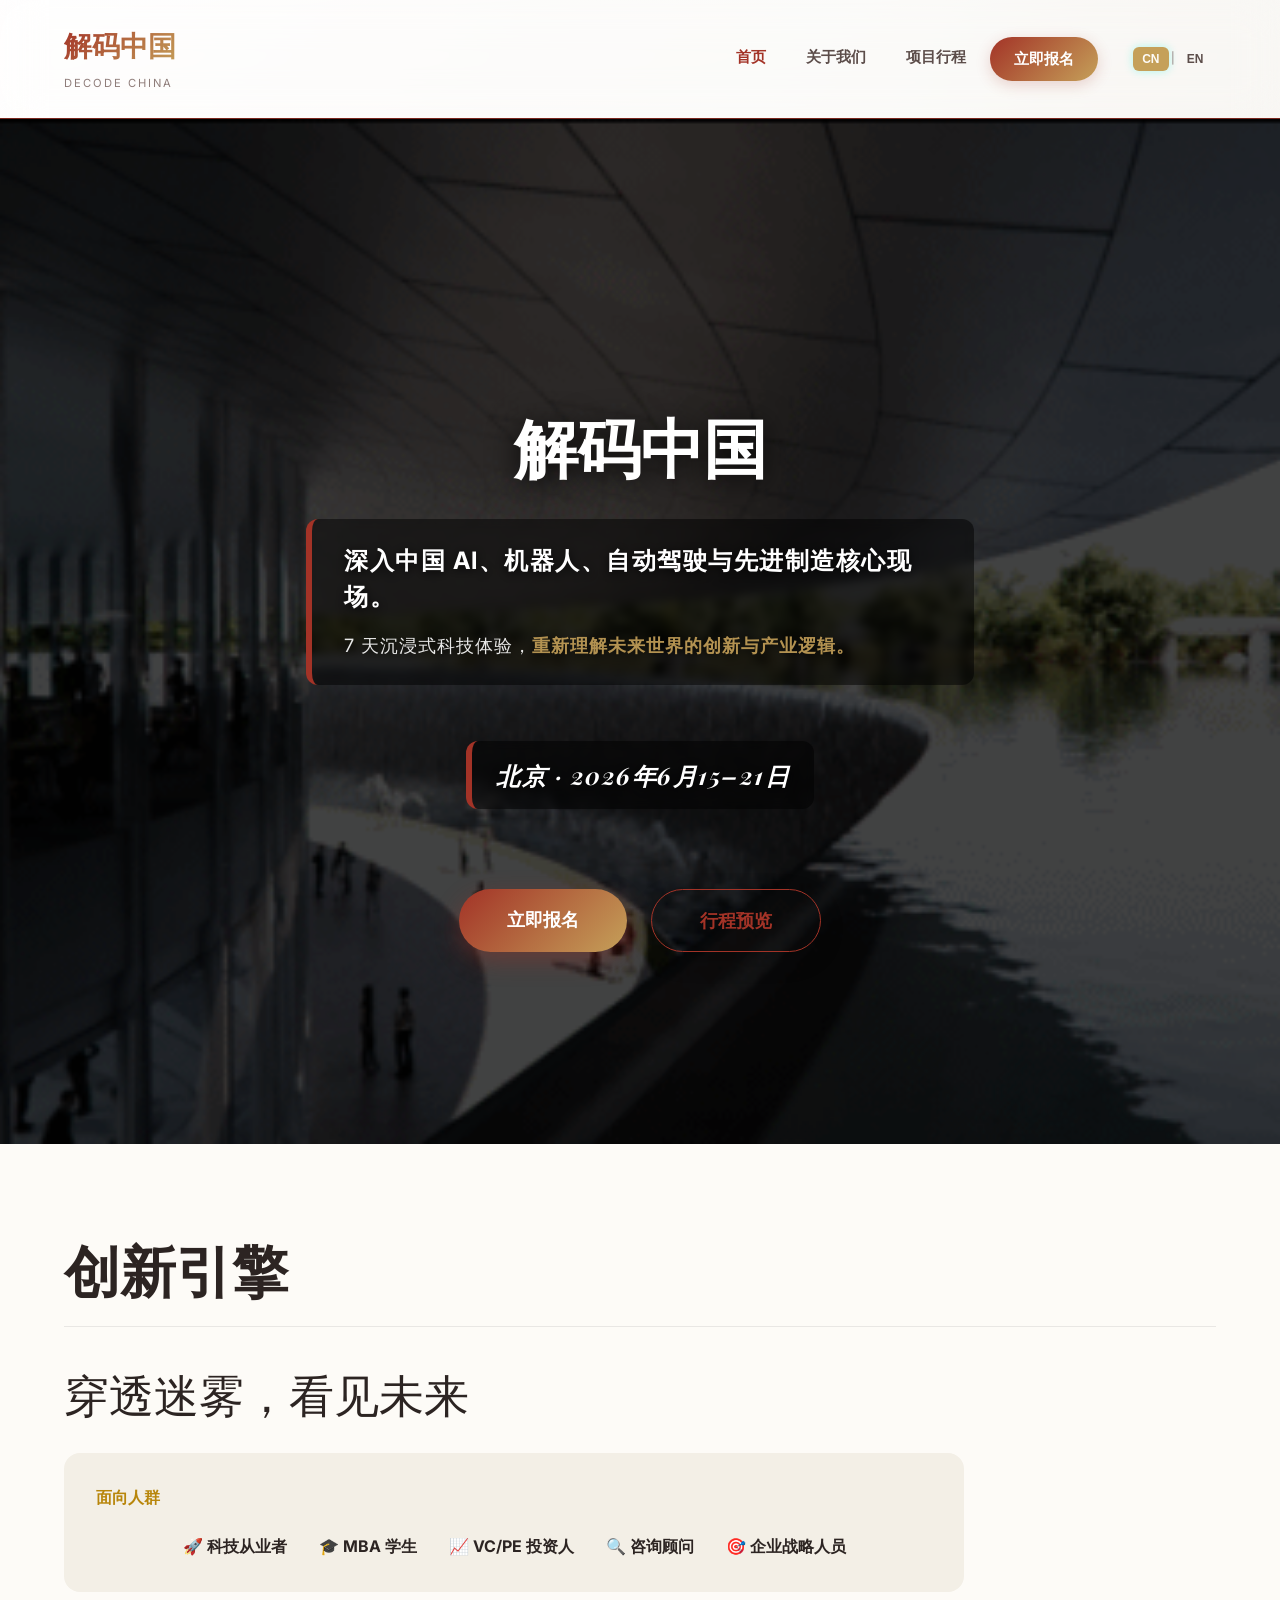
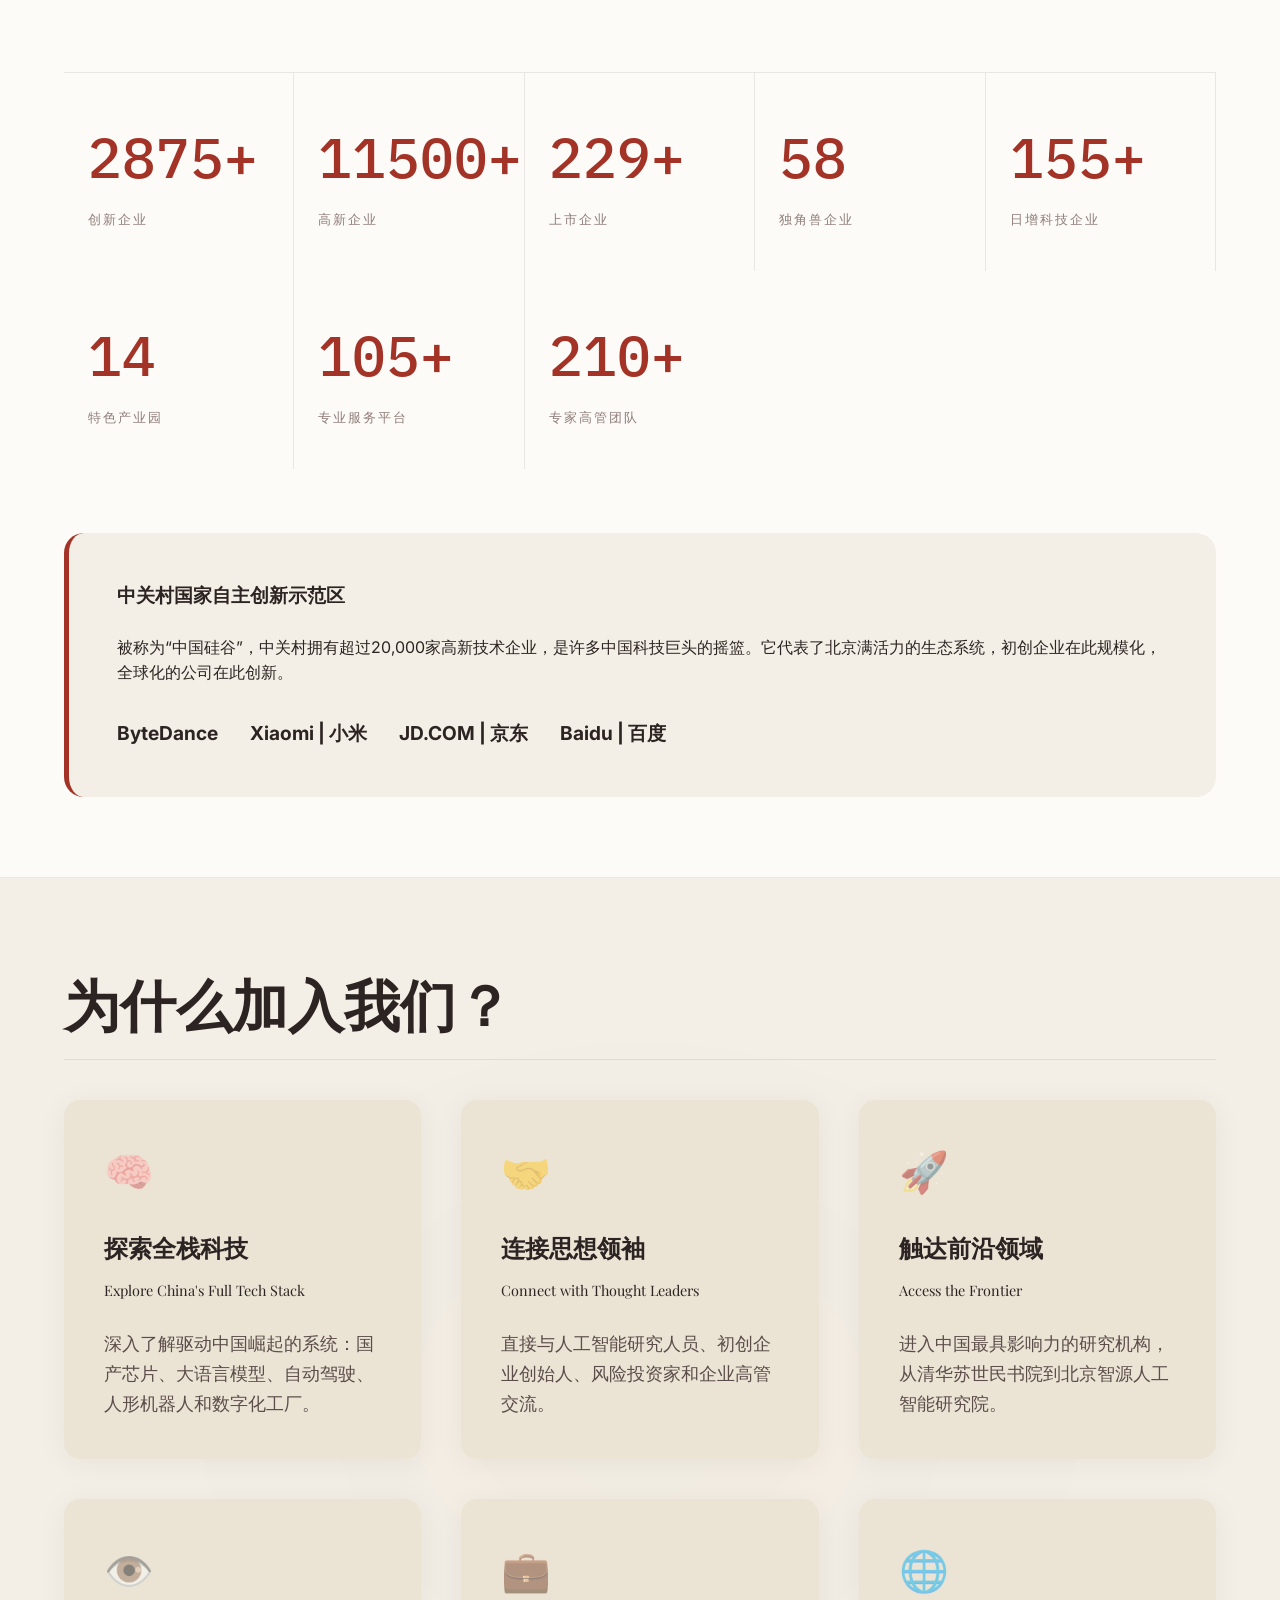
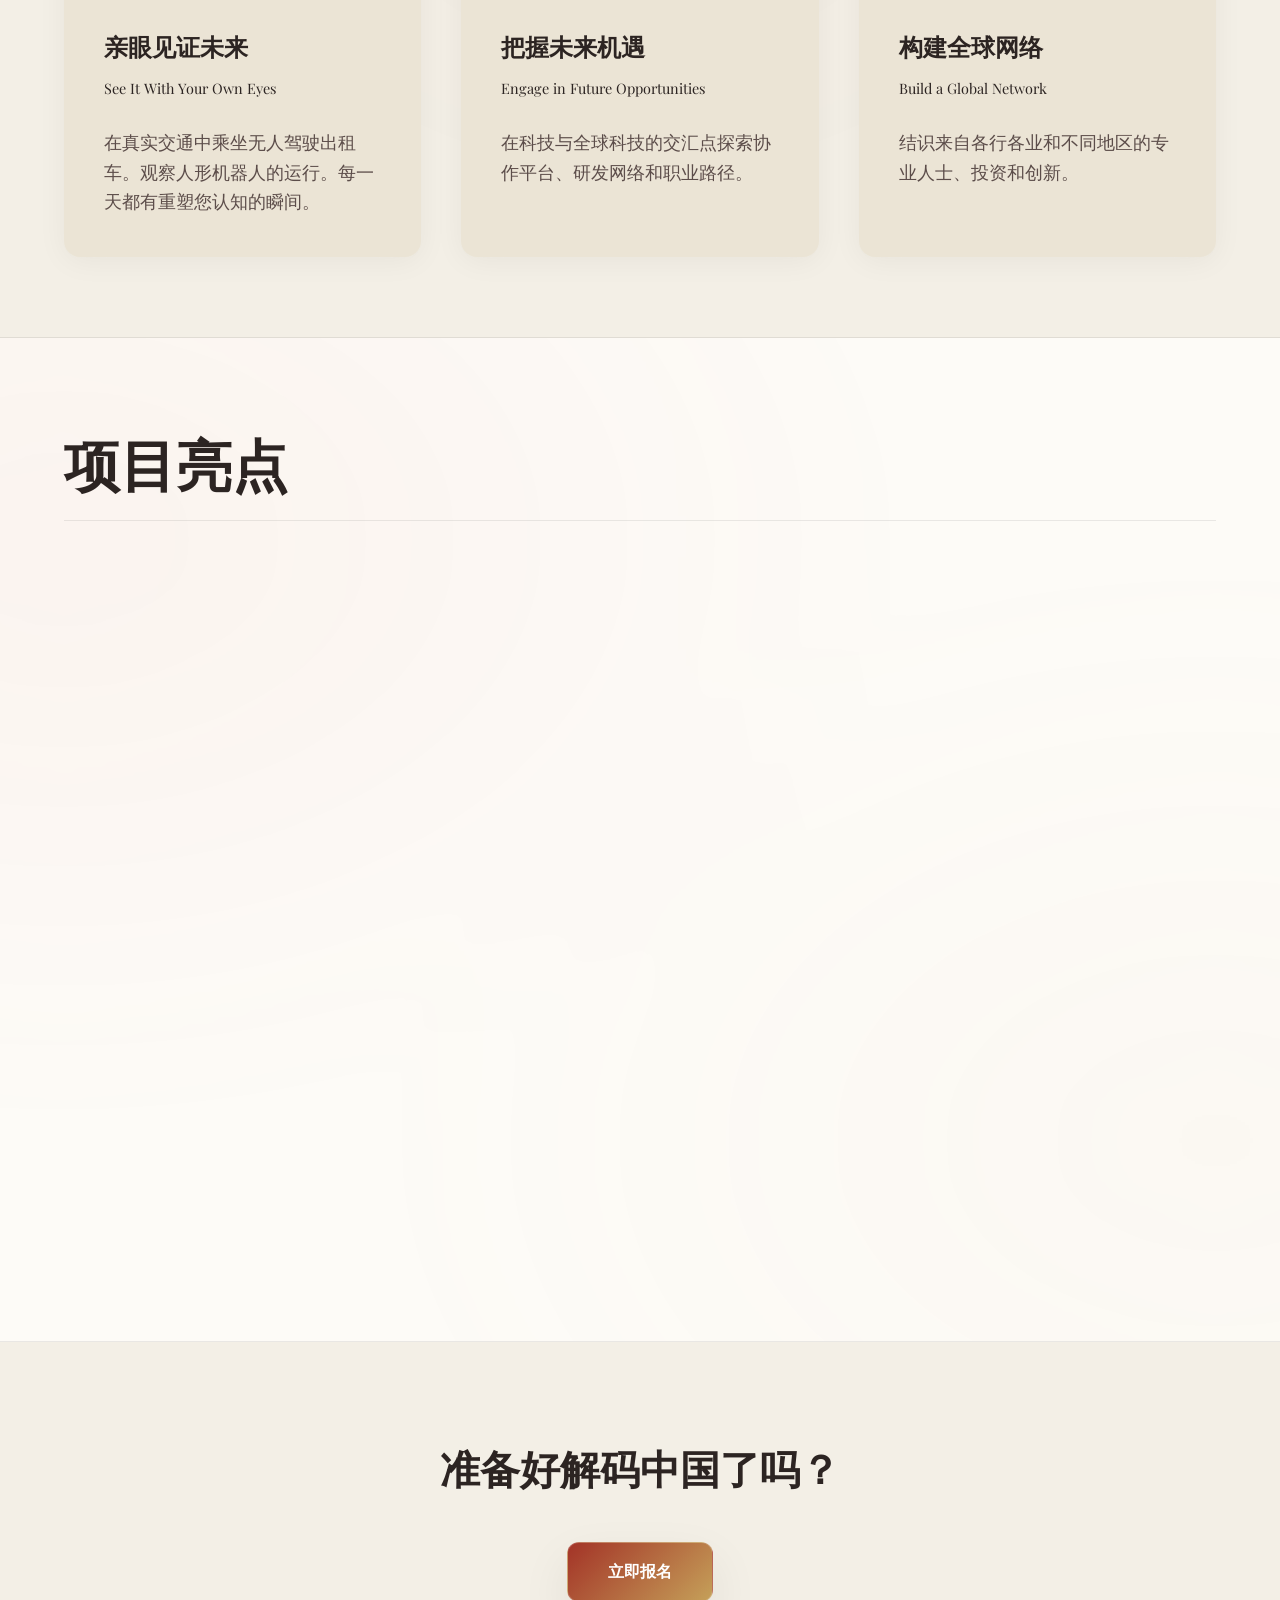
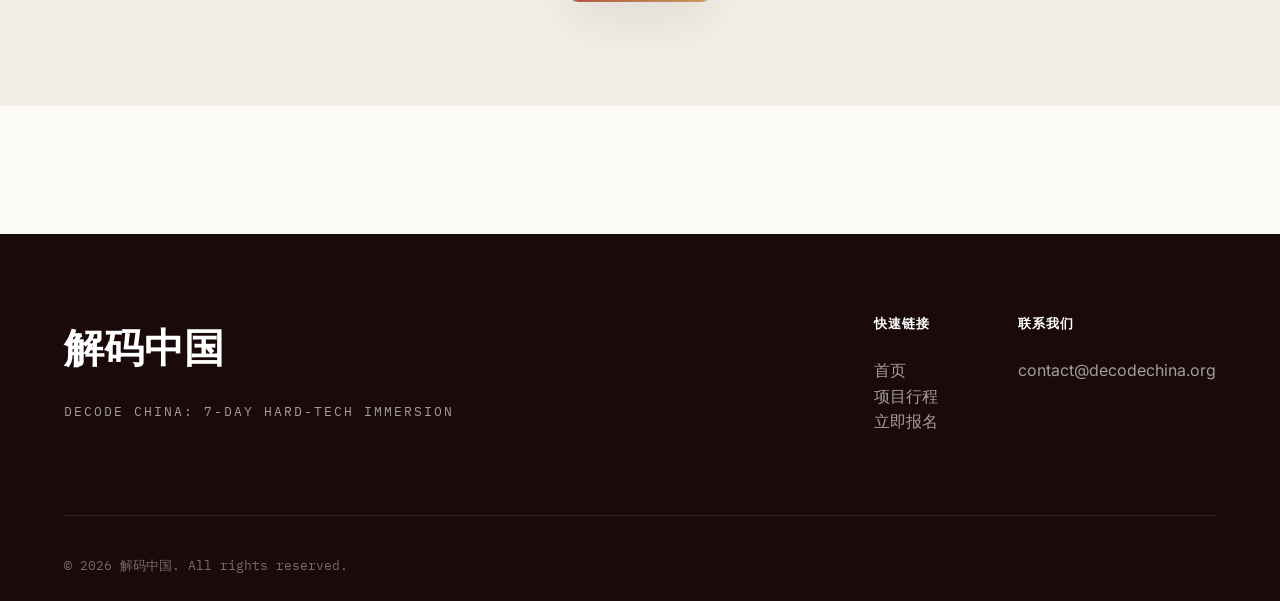
==== index.html @ ecd3cbc9 "Initial commit for Decode China website" ====
<!DOCTYPE html>
<html lang="zh-CN">

<head>
    <meta charset="UTF-8">
    <meta name="viewport" content="width=device-width, initial-scale=1.0">
    <title>解码中国 | Decode China</title>
    <meta name="description" content="解码中国 - Decode China">
    <link rel="stylesheet" href="css/style.css">
    <link
        href="https://fonts.googleapis.com/css2?family=Inter:wght@400;500;600&family=Playfair+Display:ital,wght@0,700;0,800;1,700&family=IBM+Plex+Mono:wght@400;500&family=Space+Grotesk:wght@600;700&display=swap"
        rel="stylesheet">
</head>

<body>
    <!-- 背景
饰图层 -->
    <div class="bg-decor">
        <div class="bg-grid"></div>
        <div class="bg-motif"></div>
        <div class="bg-shape shape-1"></div>
        <div class="bg-shape shape-2"></div>
        <div class="bg-shape shape-3"></div>
    </div>

    <!-- 导航栏 -->
    <nav class="navbar">
        <div class="container">
            <div class="nav-brand">
                <a href="index.html">
                    <h2>解码中国</h2>
                    <span class="subtitle">Decode China</span>
                </a>
            </div>
            <ul class="nav-menu">
                <li><a href="index.html" class="active"><span class="lang-zh">首页</span><span
                            class="lang-en">Home</span></a></li>
                <li><a href="#about"><span class="lang-zh">
                            关于我们</span><span class="lang-en">About</span></a></li>
                <li><a href="stories.html"><span class="lang-zh">项目行程</span><span class="lang-en">Itinerary</span></a>
                </li>
                <li><a href="apply.html#apply-form" class="nav-btn-highlight"><span class="lang-zh">立即报名</span><span
                            class="lang-en">Apply Now</span></a></li>
                <li class="lang-switcher">
                    <button class="lang-btn" data-lang="zh">CN</button>
                    <span style="color: var(--text-muted); font-size: 0.7rem;">|</span>
                    <button class="lang-btn" data-lang="en">EN</button>
                </li>
            </ul>
        </div>
    </nav>

    <!-- 主横区域 -->
    <section class="hero"
        style="position: relative; overflow: hidden; display: flex; align-items: center; justify-content: center; min-height: 90vh;">
        <!-- Background GIF -->
        <div
            style="position: absolute; top: 0; left: 0; width: 100%; height: 100%; z-index: 0; background-color: #000;">
            <img src="assets/zgc-动态.gif" alt="Zhongguancun Beijing"
                style="width: 100%; height: 100%; object-fit: cover; filter: brightness(0.85); opacity: 0.9;">
            <div
                style="position: absolute; top: 0; left: 0; width: 100%; height: 100%; background: rgba(0, 0, 0, 0.65);">
            </div>
        </div>
        <div class="container hero-container"
            style="position: relative; z-index: 1; text-align: center; display: flex; flex-direction: column; align-items: center;">
            <div class="hero-content reveal" style="padding: 4rem 1rem;">
                <h1 class="main-slogan"
                    style="font-family: 'Inter', sans-serif; font-size: 5rem; letter-spacing: -1px; color: #fff; margin-bottom: 2rem; font-weight: 800; text-shadow: 0 4px 30px rgba(0,0,0,0.8);">
                    <span class="lang-en">Decode China</span><br><span class="lang-zh"
                        style="font-size: 4rem;">解码中国</span>
                </h1>
                <div class="main-slogan-cn"
                    style="font-family: 'Inter', sans-serif; color: #fff; margin: 0 auto 3.5rem auto; max-width: 800px; text-shadow: 0 2px 10px rgba(0,0,0,0.8); text-align: left; padding: 1.5rem 2rem; background: rgba(0,0,0,0.5); border-radius: 12px; border-left: 6px solid var(--primary-red); backdrop-filter: blur(4px);">
                    <span class="lang-en" style="display: block;">
                        <span
                            style="font-size: 1.6rem; font-weight: 600; line-height: 1.5; display: block; margin-bottom: 0.8rem;">See
                            China’s Technology Revolution — <b style="color: var(--accent-gold);">From the
                                Inside.</b></span>
                        <span
                            style="font-size: 1.15rem; font-weight: 400; opacity: 0.95; line-height: 1.6; display: block;">A
                            curated 7-day immersion into AI, robotics, autonomous driving, advanced manufacturing, and
                            the innovation ecosystem shaping the future of global technology.</span>
                    </span>
                    <span class="lang-zh" style="display: block;">
                        <span
                            style="font-size: 1.5rem; font-weight: 700; letter-spacing: 1.5px; line-height: 1.5; display: block; margin-bottom: 1rem;">深入中国
                            AI、机器人、自动驾驶与先进制造核心现场。</span>
                        <span
                            style="font-size: 1.15rem; font-weight: 400; opacity: 0.9; letter-spacing: 1px; display: block;">7
                            天沉浸式科技体验，<strong
                                style="color: var(--accent-gold); font-weight: 600;">重新理解未来世界的创新与产业逻辑。</strong></span>
                    </span>
                </div>

                <div class="sub-slogans reveal reveal-delay-1"
                    style="margin-bottom: 3.5rem; border-left: none; padding-left: 0;">
                    <div class="slogan-item"
                        style="color: #fff; text-shadow: 0 2px 10px rgba(0,0,0,0.8); background: rgba(0,0,0,0.5); padding: 1rem 1.5rem; border-radius: 12px; border-left: 6px solid var(--primary-red); backdrop-filter: blur(4px); display: inline-block; text-align: left;">
                        <p class="en" style="margin: 0;">
                            <span class="lang-en"
                                style="font-size: 1.5rem; font-weight: 600; letter-spacing: 1.5px; line-height: 1.5; display: block; color: #fff;">Beijing
                                · June 15–21, 2026</span>
                            <span class="lang-zh"
                                style="font-size: 1.5rem; font-weight: 700; letter-spacing: 1.5px; line-height: 1.5; display: block; color: #fff;">北京
                                · 2026年6月15–21日</span>
                        </p>
                    </div>
                </div>

                <div class="cta-buttons reveal reveal-delay-2"
                    style="display: flex; gap: 1.5rem; justify-content: center; flex-wrap: wrap;">
                    <a href="apply.html#apply-form" class="btn btn-primary"
                        style="padding: 1rem 3rem; font-size: 1.15rem; border-radius: 40px; font-weight: 700; background: var(--gradient-primary); border: none; box-shadow: 0 8px 25px rgba(163,51,39,0.4);">
                        <span class="lang-zh">立即报名</span><span class="lang-en">Apply Now</span>
                    </a>
                    <a href="stories.html" class="btn btn-secondary"
                        style="padding: 1rem 3rem; font-size: 1.15rem; border-radius: 40px; font-weight: 700; box-shadow: 0 8px 25px rgba(0,0,0,0.2);">
                        <span class="lang-zh">行程预览</span><span class="lang-en">Explore Program</span>
                    </a>
                </div>
            </div>
        </div>
    </section>

    <!-- 项目介绍 - 创新引擎 -->
    <section class="intro" id="about">
        <div class="container">
            <div class="section-header">
                <h2><span class="lang-zh">创新引擎</span><span class="lang-en">Innovation Engine</span></h2>
                <div class="divider"></div>
            </div>

            <div class="intro-content reveal">
                <p class="lead">
                    <span class="lang-zh">穿透迷雾，看见未来</span>
                    <span class="lang-en">Pierce the fog, see the future.</span>
                </p>
                <div class="audience-section"
                    style="margin: 2rem 0; padding: 2rem; background: var(--bg-secondary); border-radius: 16px; border: 1px solid var(--glass-border);">
                    <h4 style="color: var(--secondary-red); margin-bottom: 1.5rem;">
                        <span class="lang-zh">面向人群</span><span class="lang-en">Target Audience</span>
                    </h4>
                    <ul
                        style="list-style: none; display: flex; flex-wrap: wrap; justify-content: center; align-items: center; gap: 2rem;">
                        <li>🚀 <strong><span class="lang-zh">科技从业者</span><span class="lang-en">Tech
                                    Professionals</span></strong></li>
                        <li>🎓 <strong><span class="lang-zh">MBA 学生</span><span class="lang-en">MBA
                                    Students</span></strong></li>
                        <li>📈 <strong><span class="lang-zh">VC/PE 投资人</span><span class="lang-en">VC/PE
                                    Investors</span></strong></li>
                        <li>🔍 <strong><span class="lang-zh">咨询顾问</span><span
                                    class="lang-en">Consultants</span></strong></li>
                        <li>🎯 <strong><span class="lang-zh">企业战略人员</span><span class="lang-en">Corporate
                                    Strategists</span></strong></li>
                    </ul>
                </div>
            </div>

            <div class="stats">
                <div class="stat-item">
                    <div class="stat-number"><span data-target="5000">0</span>+</div>
                    <div class="stat-label">
                        <span class="lang-zh">创新企业</span><span class="lang-en">Innovation Enterprises</span>
                    </div>
                </div>
                <div class="stat-item">
                    <div class="stat-number"><span data-target="20000">0</span>+</div>
                    <div class="stat-label">
                        <span class="lang-zh">高新企业</span><span class="lang-en">High-tech Enterprises</span>
                    </div>
                </div>
                <div class="stat-item">
                    <div class="stat-number"><span data-target="400">0</span>+</div>
                    <div class="stat-label">
                        <span class="lang-zh">上市企业</span><span class="lang-en">Listed Companies</span>
                    </div>
                </div>
                <div class="stat-item">
                    <div class="stat-number"><span data-target="102">0</span></div>
                    <div class="stat-label">
                        <span class="lang-zh">独角兽企业</span><span class="lang-en">Unicorn Companies</span>
                    </div>
                </div>
                <div class="stat-item">
                    <div class="stat-number"><span data-target="270">0</span>+</div>
                    <div class="stat-label">
                        <span class="lang-zh">日增科技企业</span><span class="lang-en">Daily New Tech Entities</span>
                    </div>
                </div>
                <div class="stat-item">
                    <div class="stat-number"><span data-target="40">0</span></div>
                    <div class="stat-label">
                        <span class="lang-zh">特色产业园</span><span class="lang-en">Featured Parks</span>
                    </div>
                </div>
                <div class="stat-item">
                    <div class="stat-number"><span data-target="300">0</span>+</div>
                    <div class="stat-label">
                        <span class="lang-zh">专业服务平台</span><span class="lang-en">Service Platforms</span>
                    </div>
                </div>
                <div class="stat-item">
                    <div class="stat-number"><span data-target="600">0</span>+</div>
                    <div class="stat-label">
                        <span class="lang-zh">专家高管团队</span><span class="lang-en">Experts & Executives</span>
                    </div>
                </div>
            </div>

            <!-- ZGC Spotlight -->
            <div class="zgc-spotlight reveal"
                style="margin-top: 4rem; background: var(--bg-secondary); padding: 3rem; border-radius: 20px; border-left: 5px solid var(--primary-red);">
                <h3>
                    <span class="lang-zh">中关村国家自主创新示范区</span>
                    <span class="lang-en">ZGC National Independent Innovation Demonstration Zone</span>
                </h3>
                <p style="margin-top: 1.5rem;">
                    <span
                        class="lang-zh">被称为“中国硅谷”，中关村拥有超过20,000家高新技术企业，是许多中国科技巨头的摇篮。它代表了北京满活力的生态系统，初创企业在此规模化，全球化的公司在此创新。</span>
                    <span class="lang-en">Known as "China's Silicon Valley," ZGC is home to over 20,000 high-tech
                        enterprises and serves as the cradle for many of China's tech giants. It represents Beijing's
                        dynamic ecosystem where startups scale and global companies innovate.</span>
                </p>
                <div class="company-logos"
                    style="display: flex; gap: 2rem; margin-top: 2rem; align-items: center; flex-wrap: wrap;">
                    <span style="font-weight: 700; font-size: 1.2rem;">ByteDance</span>
                    <span style="font-weight: 700; font-size: 1.2rem;">Xiaomi | <span class="lang-zh">小米</span><span
                            class="lang-en">Xiaomi</span></span>
                    <span style="font-weight: 700; font-size: 1.2rem;">JD.COM | <span class="lang-zh">京东</span><span
                            class="lang-en">JD.COM</span></span>
                    <span style="font-weight: 700; font-size: 1.2rem;">Baidu | <span class="lang-zh">百度</span><span
                            class="lang-en">Baidu</span></span>
                </div>
            </div>
        </div>
    </section>

    <!-- 核心价值 - Why Join -->
    <section class="values">
        <div class="container">
            <div class="section-header">
                <h2><span class="lang-zh">为什么加入我们？</span><span class="lang-en">Why Join Decode China?</span></h2>
                <div class="divider"></div>
            </div>

            <div class="values-grid">
                <div class="value-card reveal reveal-delay-1">
                    <div class="value-icon">🧠</div>
                    <h3><span class="lang-zh">探索全栈科技</span><br><span
                            style="font-size: 0.9rem; font-weight: 400;">Explore China's Full Tech Stack</span></h3>
                    <p><span class="lang-zh">深入了解驱动中国崛起的系统：国产芯片、大语言模型、自动驾驶、人形机器人和数字化工厂。</span></p>
                </div>
                <div class="value-card reveal reveal-delay-2">
                    <div class="value-icon">🤝</div>
                    <h3>连接思想领袖 <br><span style="font-size: 0.9rem; font-weight: 400;">Connect with Thought
                            Leaders</span></h3>
                    <p>直接与人工智能研究人员、初创企业创始人、风险投资家和企业高管交流。</p>
                </div>
                <div class="value-card reveal reveal-delay-3">
                    <div class="value-icon">🚀</div>
                    <h3><span class="lang-zh">触达前沿领域</span><br><span style="font-size: 0.9rem; font-weight: 400;">Access
                            the Frontier</span></h3>
                    <p><span class="lang-zh">进入中国最具影响力的研究机构，从清华苏世民书院到北京智源人工智能研究院。</span></p>
                </div>
                <div class="value-card reveal reveal-delay-4">
                    <div class="value-icon">👁️</div>
                    <h3>亲眼见证未来 <br><span style="font-size: 0.9rem; font-weight: 400;">See It With Your Own Eyes</span>
                    </h3>
                    <p>在真实交通中乘坐无人驾驶出租车。观察人形机器人的运行。每一天都有重塑您认知的瞬间。</p>
                </div>
                <div class="value-card reveal reveal-delay-1">
                    <div class="value-icon">💼</div>
                    <h3><span class="lang-zh">把握未来机遇</span><br><span style="font-size: 0.9rem; font-weight: 400;">Engage
                            in Future Opportunities</span></h3>
                    <p><span class="lang-zh">在科技与全球科技的交汇点探索协作平台、研发网络和职业路径。</span></p>
                </div>
                <div class="value-card reveal reveal-delay-2">
                    <div class="value-icon">🌐</div>
                    <h3>构建全球网络 <br><span style="font-size: 0.9rem; font-weight: 400;">Build a Global Network</span></h3>
                    <p>结识来自各行各业和不同地区的专业人士、投资和创新。</p>
                </div>
            </div>
        </div>
    </section>

    <!-- 如何参与 -->
    <section class="how-to-join">
        <div class="container">
            <div class="section-header">
                <h2><span class="lang-zh">项目亮点</span><span class="lang-en">Program Highlights</span></h2>
                <div class="divider"></div>
            </div>

            <div class="join-grid reveal">
                <div class="values-grid">
                    <div class="value-card reveal">
                        <div class="value-icon">🚀</div>
                        <h3><span class="lang-zh">自研 GPU 深度调研</span><span class="lang-en">GPU Deep Dive</span></h3>
                        <p>
                            <span class="lang-zh">摩尔线程 Moore Threads：深入解析国产 GPU 算力引擎。</span>
                            <span class="lang-en">Moore Threads: Decoding domestic GPU computing engines.</span>
                        </p>
                    </div>
                    <div class="value-card reveal">
                        <div class="value-icon">🤖</div>
                        <h3><span class="lang-zh">L4 Robotaxi 体验</span><span class="lang-en">L4 Robotaxi
                                Experience</span></h3>
                        <p>
                            <span class="lang-zh">百度 Apollo：亲自乘坐无人驾驶出租车，探讨出行未来。</span>
                            <span class="lang-en">Baidu Apollo: Ride in an L4 Robotaxi and discuss the future of
                                mobility.</span>
                        </p>
                    </div>
                    <div class="value-card reveal">
                        <div class="value-icon">🎓</div>
                        <h3><span class="lang-zh">清华闭门圆桌</span><span class="lang-en">Tsinghua Closed-door Panel</span>
                        </h3>
                        <p>
                            <span class="lang-zh">苏世民书院：与专家探讨地缘政治与硬科技投资。</span>
                            <span class="lang-en">Schwarzman College: Expert panel on geopolitics and hard-tech
                                investment.</span>
                        </p>
                    </div>
                    <div class="value-card reveal">
                        <div class="value-icon">🦾</div>
                        <h3><span class="lang-zh">Galbot 机器人演示</span><span class="lang-en">Galbot Robot Demo</span></h3>
                        <p>
                            <span class="lang-zh">具身智能：现场观摩机器人执行复杂柔性任务。</span>
                            <span class="lang-en">Embodied AI: Witness humanoid robots performing complex tasks.</span>
                        </p>
                    </div>
                </div>
            </div>
        </div>
    </section>

    <!-- 页脚前的 CTA -->
    <section class="cta-section" style="padding: 6rem 0; text-align: center; background: var(--bg-secondary);">
        <div class="container">
            <h3 style="font-size: 2.5rem; margin-bottom: 0.5rem;"><span class="lang-zh">准备好解码中国了吗？</span><span
                    class="lang-en">READY TO DECODE CHINA?</span></h3>
            <a href="apply.html#apply-form" class="btn btn-primary" style="margin-top: 2rem;">
                <span class="lang-zh">立即报名</span><span class="lang-en">Apply Now</span>
            </a>
        </div>
    </section>

    <!-- 页脚 -->
    <footer class="footer">
        <div class="container">
            <div class="footer-content">
                <div class="footer-brand">
                    <h3><span class="lang-zh">解码中国</span><span class="lang-en">Decode China</span></h3>
                    <p class="tagline">DECODE CHINA: 7-DAY HARD-TECH IMMERSION</p>
                </div>

                <div class="footer-links">
                    <div class="footer-section">
                        <h4><span class="lang-zh">快速链接</span><span class="lang-en">Quick Links</span></h4>
                        <ul>
                            <li><a href="index.html"><span class="lang-zh">首页</span><span
                                        class="lang-en">Home</span></a></li>
                            <li><a href="stories.html"><span class="lang-zh">项目行程</span><span
                                        class="lang-en">Itinerary</span></a></li>
                            <li><a href="apply.html"><span class="lang-zh">立即报名</span><span class="lang-en">Apply
                                        Now</span></a></li>
                        </ul>
                    </div>

                    <div class="footer-section">
                        <h4><span class="lang-zh">联系我们</span><span class="lang-en">Contact Us</span></h4>
                        <ul>
                            <li><a href="mailto:contact@decodechina.org">contact@decodechina.org</a></li>
                        </ul>
                    </div>
                </div>
            </div>

            <div class="footer-bottom">
                <p>&copy; 2026 <span class="lang-zh">解码中国</span><span class="lang-en">Decode China</span>. All rights
                    reserved.</p>
            </div>
        </div>
    </footer>

    <script src="js/main.js"></script>
</body>

</html>
---- css/style.css ----
/* ========================
   解码中国 - 科技蓝+绿主题全局样式
   ======================== */
* {
    margin: 0;
    padding: 0;
    box-sizing: border-box;
}

:root {
    /* 东方宣纸米色底色 */
    --bg-primary: #FDFBF7;
    --bg-secondary: #F3EFE6;
    --bg-accent: #EBE4D5;
    --bg-card: rgba(255, 255, 255, 0.85);

    /* 赤土与中国红交融的高级中和红点缀色 */
    --primary-red: #A33327;      
    --primary-red-light: #B83A2C;
    --primary-red-dark: #7A261D;
    
    /* 协调的暗金色作为辅助高亮色 */
    --secondary-red: #B8860B;    
    --accent-gold: #C5A059;      

    /* 渐变色 */
    --gradient-primary: linear-gradient(135deg, #A33327 0%, #C5A059 100%);
    --gradient-subtle: linear-gradient(135deg, rgba(163, 51, 39, 0.05) 0%, rgba(197, 160, 89, 0.05) 100%);

    /* 文字颜色 - 适配浅色背景 */
    --text-primary: #2C2422;
    --text-secondary: #5C4D4A;
    --text-muted: #8F7D7A;
    --text-white: #FFFFFF;
    /* 极致极简 - Hairline Dividers */
    --border-hairline: 1px solid rgba(0, 0, 0, 0.08);
    --border-color: rgba(0, 0, 0, 0.12);

    /* 阴影 */
    --shadow-sm: 0 4px 12px rgba(0, 0, 0, 0.04);
    --shadow-md: 0 12px 30px rgba(0, 0, 0, 0.06);
    --shadow-lg: 0 20px 50px rgba(0, 0, 0, 0.08);
    --shadow-glow: 0 0 30px rgba(192, 57, 43, 0.2);

    /* 字体系统 */
    --font-primary: 'Inter', system-ui, sans-serif;
    --font-serif: 'Playfair Display', serif;
    --font-mono: 'IBM Plex Mono', monospace;
    --font-display: 'Space Grotesk', sans-serif;

    /* 间距系统 */
    --container-max-width: 1440px;
    --spacing-xs: 0.75rem;
    --spacing-sm: 1.5rem;
    --spacing-md: 2.5rem;
    --spacing-lg: 5rem;
    --spacing-xl: 8rem;

    /* 表单专用间距 */
    --form-spacing-sm: 1rem;
    --form-spacing-md: 1.5rem;
    --form-spacing-lg: 2.5rem;

    /* 动画 */
    --transition: all 0.5s cubic-bezier(0.16, 1, 0.3, 1);
    --transition-slow: all 0.8s cubic-bezier(0.16, 1, 0.3, 1);
}

body {
    font-family: var(--font-primary);
    color: var(--text-primary);
    background: var(--bg-primary);
    line-height: 1.6;
    font-size: 16px;
    overflow-x: hidden;
}

/* ========================
   背景艺术 - 中国元素的抽象表达
   ======================== */
.bg-decor {
    position: fixed;
    top: 0;
    left: 0;
    width: 100%;
    height: 100%;
    z-index: -1;
    overflow: hidden;
    pointer-events: none;
    background: var(--bg-primary);
}

/* 主背景渐变 */
.bg-decor::before {
    content: '';
    position: absolute;
    width: 100%;
    height: 100%;
    top: 0;
    left: 0;
    background: radial-gradient(ellipse at 30% 20%, rgba(192, 57, 43, 0.06) 0%, transparent 50%),
                radial-gradient(ellipse at 70% 80%, rgba(200, 169, 110, 0.05) 0%, transparent 50%);
    background-size: cover;
    background-position: center;
    background-attachment: fixed;
    opacity: 0.8;
    animation: bgPulse 15s ease-in-out infinite alternate;
}

/* 渐变叠加层 */
.bg-decor::after {
    content: '';
    position: absolute;
    width: 100%;
    height: 100%;
    top: 0;
    left: 0;
    background:
        linear-gradient(135deg, rgba(255, 255, 255, 0.95) 0%, rgba(250, 250, 248, 0.85) 50%, rgba(245, 243, 240, 0.9) 100%),
        radial-gradient(ellipse at 0% 0%, rgba(192, 57, 43, 0.03) 0%, transparent 50%),
        radial-gradient(ellipse at 100% 100%, rgba(200, 169, 110, 0.03) 0%, transparent 50%),
        radial-gradient(ellipse at 50% 50%, rgba(255, 255, 255, 0.8) 0%, transparent 70%);
    z-index: 1;
}

@keyframes bgPulse {
    0% {
        opacity: 0.6;
    }
    100% {
        opacity: 1;
    }
}

/* 装饰图案 - 中国风 */
.bg-motif {
    position: absolute;
    top: 0;
    left: 0;
    width: 100%;
    height: 100%;
    background-image:
        radial-gradient(ellipse at 50% 50%, rgba(192, 57, 43, 0.04) 0%, transparent 60%),
        url("data:image/svg+xml,%3Csvg width='100' height='100' viewBox='0 0 100 100' xmlns='http://www.w3.org/2000/svg'%3E%3Cg fill='%23C0392B' fill-opacity='0.02'%3E%3Ccircle cx='50' cy='50' r='1'/%3E%3Cpath d='M50 50 L80 80 M50 50 L20 80 M50 50 L50 20' stroke='%23C0392B' stroke-opacity='0.015' stroke-width='0.5'/%3E%3C/g%3E%3C/svg%3E");
    background-size: 120% 120%, 100px 100px;
    background-position: center, top left;
    background-attachment: fixed, scroll;
    filter: blur(60px);
    opacity: 0.25;
    z-index: 2;
    animation: motifFloat 30s ease-in-out infinite;
}

@keyframes motifFloat {
    0%, 100% {
        transform: translate(0, 0) scale(1);
    }
    50% {
        transform: translate(-2%, 2%) scale(1.02);
    }
}

/* 抽象装饰形状 */
.bg-shape {
    position: absolute;
    opacity: 0.12;
    filter: blur(100px);
    border-radius: 50%;
    background: var(--gradient-primary);
    transition: var(--transition-slow);
}

.shape-1 {
    width: 400px;
    height: 400px;
    top: -100px;
    right: -100px;
    animation: float 20s ease-in-out infinite;
}

.shape-2 {
    width: 300px;
    height: 300px;
    bottom: -50px;
    left: -50px;
    background: linear-gradient(135deg, #C8A96E 0%, #D4A762 100%);
    animation: float 25s ease-in-out infinite reverse;
}

.shape-3 {
    width: 200px;
    height: 200px;
    top: 40%;
    left: 10%;
    opacity: 0.15;
    animation: float 18s ease-in-out infinite 2s;
}

@keyframes float {
    0%, 100% {
        transform: translate(0, 0) scale(1);
    }
    33% {
        transform: translate(30px, -50px) scale(1.1);
    }
    66% {
        transform: translate(-20px, 20px) scale(0.9);
    }
}

/* 连接网格背景 */
.bg-grid {
    position: absolute;
    top: 0;
    left: 0;
    width: 100%;
    height: 100%;
    background-image:
        linear-gradient(rgba(0, 0, 0, 0.025) 1px, transparent 1px),
        linear-gradient(90deg, rgba(0, 0, 0, 0.025) 1px, transparent 1px);
    background-size: 100px 100px;
    mask-image: radial-gradient(circle at center, black, transparent 80%);
}

.container {
    max-width: var(--container-max-width);
    margin: 0 auto;
    padding: 0 5%;
}

/* ========================
   导航栏 - 极致极简
   ======================== */
.navbar {
    background: var(--nav-bg);
    backdrop-filter: blur(20px);
    -webkit-backdrop-filter: blur(20px);
    border-bottom: 1px solid var(--primary-red-dark);
    position: sticky;
    top: 0;
    z-index: 1000;
    padding: 1.5rem 0;
    transition: var(--transition);
}

.navbar.scrolled {
    padding: 1rem 0;
    box-shadow: none;
    border-bottom: 2px solid var(--primary-red);
}

.navbar .container {
    display: flex;
    justify-content: space-between;
    align-items: center;
}

.nav-brand a {
    text-decoration: none;
    color: var(--text-primary);
}

.nav-brand h2 {
    font-family: var(--font-display);
    font-size: 1.75rem;
    font-weight: 700;
    background: var(--gradient-primary);
    -webkit-background-clip: text;
    -webkit-text-fill-color: transparent;
    background-clip: text;
}

.nav-brand .subtitle {
    font-size: 0.7rem;
    color: var(--text-muted);
    letter-spacing: 2px;
    text-transform: uppercase;
}

.nav-menu {
    display: flex;
    list-style: none;
    gap: 0.5rem;
}

.nav-menu a {
    text-decoration: none;
    color: var(--text-secondary);
    font-size: 0.95rem;
    font-weight: 600;
    padding: 0.5rem 1rem;
    transition: var(--transition);
    position: relative;
    display: inline-flex;
    align-items: center;
    justify-content: center;
}

.nav-menu a:hover,
.nav-menu a.active {
    color: var(--primary-red);
    background: transparent;
}

.nav-menu a.active {
    box-shadow: none;
}

/* ========================
   Hero 区域
   ======================== */
.hero {
    min-height: calc(100vh - 80px);
    padding: var(--spacing-xl) 0;
    text-align: left;
    position: relative;
    background: var(--bg-primary);
    display: flex;
    align-items: center;
}

.hero-container {
    display: flex;
    align-items: center;
    justify-content: space-between;
    gap: var(--spacing-lg);
}

.hero-content {
    max-width: 700px;
    flex: 1;
}

/* 装饰图案 */
.hero-illustration {
    flex: 0 0 auto;
    position: relative;
}

.hero-icon {
    font-size: 12rem;
    opacity: 0.15;
    filter: drop-shadow(0 20px 40px rgba(192, 57, 43, 0.1));
    animation: gentleFloat 8s ease-in-out infinite;
    line-height: 1;
}

@keyframes gentleFloat {
    0%, 100% {
        transform: translateY(0);
    }
    50% {
        transform: translateY(-15px);
    }
}

/* Hero Innovation Image */
.hero-image-wrapper {
    position: relative;
    width: 600px;
    height: 400px;
    border-radius: 24px;
    overflow: hidden;
    box-shadow: var(--glow-secondary);
    border: 1px solid var(--glass-border);
}

.hero-innovation-img {
    width: 100%;
    height: 100%;
    object-fit: cover;
    display: block;
}

.image-gradient-overlay {
    position: absolute;
    top: 0;
    left: 0;
    width: 100%;
    height: 100%;
    background: linear-gradient(to bottom, transparent 0%, var(--bg-primary) 100%),
                linear-gradient(to right, transparent 0%, var(--bg-primary) 100%);
    pointer-events: none;
}

@media (max-width: 992px) {
    .hero-image-wrapper {
        width: 100%;
        max-width: 500px;
        height: 300px;
        margin: 2rem auto 0;
    }
}

/* 响应式 */
@media (max-width: 900px) {
    .hero-container {
        flex-direction: column;
        text-align: center;
    }
    .hero-illustration {
        display: none;
    }
    .hero-content {
        max-width: 100%;
    }
    .cta-buttons {
        justify-content: center;
    }
}

.main-slogan {
    font-family: var(--font-serif);
    font-size: 5.5rem;
    font-weight: 700;
    line-height: 1.1;
    margin-bottom: var(--spacing-sm);
    color: var(--text-primary);
    letter-spacing: -2px;
}

.main-slogan-cn {
    font-size: 2.2rem;
    font-weight: 400;
    color: var(--text-secondary);
    margin-bottom: var(--spacing-md);
    font-family: var(--font-primary);
}

.sub-slogans {
    margin: var(--spacing-md) 0;
    border-left: 3px solid var(--primary-red);
    padding-left: var(--spacing-sm);
}

.slogan-item {
    background: transparent;
    border: none;
    padding: 0;
    margin: 0;
}

.slogan-item .en {
    font-family: var(--font-serif);
    font-size: 1.5rem;
    color: var(--text-primary);
    font-style: italic;
    font-weight: 500;
}

.cta-buttons {
    display: flex;
    gap: var(--spacing-sm);
    justify-content: flex-start;
    margin-top: var(--spacing-lg);
}

/* ========================
   按钮样式 - 中国红渐变
   ======================== */
.btn {
    display: inline-block;
    padding: 1rem 2.5rem;
    font-size: 1rem;
    font-weight: 600;
    text-decoration: none;
    border-radius: 12px;
    transition: var(--transition);
    border: none;
    cursor: pointer;
    font-family: var(--font-primary);
    position: relative;
    overflow: hidden;
}

.btn::before {
    content: '';
    position: absolute;
    top: 50%;
    left: 50%;
    width: 0;
    height: 0;
    border-radius: 50%;
    background: rgba(255, 255, 255, 0.3);
    transform: translate(-50%, -50%);
    transition: width 0.5s, height 0.5s;
}

.btn:hover::before {
    width: 300px;
    height: 300px;
}

.btn-primary {
    background: var(--gradient-primary);
    color: white;
    box-shadow: var(--shadow-lg);
    border: 1px solid rgba(255, 255, 255, 0.2);
}

.btn-primary:hover {
    transform: translateY(-3px) scale(1.02);
    box-shadow: var(--shadow-glow), 0 15px 35px rgba(0, 0, 0, 0.3);
}

.btn-secondary {
    background: transparent;
    color: var(--primary-red);
    border: 1px solid var(--primary-red);
}

.btn-secondary:hover {
    background: var(--primary-red);
    color: white;
    transform: translateY(-3px);
}

/* ========================
   区块标题
   ======================== */
.section-header {
    text-align: left;
    margin-bottom: var(--spacing-md);
    border-bottom: var(--border-hairline);
    padding-bottom: var(--spacing-xs);
    display: flex;
    justify-content: space-between;
    align-items: flex-end;
}

.section-header h2 {
    font-family: var(--font-serif);
    font-size: 3.5rem;
    font-weight: 700;
    color: var(--text-primary);
    margin-bottom: 0;
}

.divider {
    display: none;
}

/* ========================
   区块样式
   ======================== */
.intro,
.values,
.how-to-join {
    padding: var(--spacing-lg) 0;
    position: relative;
    border-bottom: var(--border-hairline);
    scroll-margin-top: 150px;
}

.intro {
    background: var(--bg-primary);
}

.values {
    background: var(--bg-secondary);
    position: relative;
    overflow: hidden;
}

.values::before {
    content: '';
    position: absolute;
    top: 0;
    left: 0;
    width: 100%;
    height: 100%;
    background: radial-gradient(ellipse at 50% 50%, rgba(192, 57, 43, 0.03) 0%, transparent 60%);
    filter: blur(30px);
    opacity: 0.5;
    z-index: 0;
}

.values>.container {
    position: relative;
    z-index: 1;
}

.how-to-join {
    background: var(--bg-primary);
    position: relative;
    overflow: hidden;
}

.how-to-join::before {
    content: '';
    position: absolute;
    top: 50%;
    left: 50%;
    transform: translate(-50%, -50%);
    width: 150%;
    height: 150%;
    background:
        radial-gradient(ellipse at 20% 30%, rgba(192, 57, 43, 0.04) 0%, transparent 40%),
        radial-gradient(ellipse at 80% 70%, rgba(200, 169, 110, 0.03) 0%, transparent 40%);
    filter: blur(40px);
    z-index: 0;
    animation: pulseGlow 20s ease-in-out infinite alternate;
}

.how-to-join>.container {
    position: relative;
    z-index: 1;
}

@keyframes pulseGlow {
    0% {
        opacity: 0.6;
        transform: translate(-50%, -50%) scale(1);
    }
    100% {
        opacity: 0.9;
        transform: translate(-50%, -50%) scale(1.1);
    }
}

.intro-content {
    max-width: 900px;
    margin: 0 0 var(--spacing-md);
    text-align: left;
}

.intro-content .lead {
    font-family: var(--font-serif);
    font-size: 2.8rem;
    color: var(--text-primary);
    margin-bottom: var(--spacing-sm);
    font-weight: 500;
    line-height: 1.2;
}

.intro-content p {
    color: var(--text-secondary);
    font-size: 1.25rem;
    line-height: 1.8;
}

/* 统计数据 */
.stats {
    display: grid;
    grid-template-columns: repeat(auto-fit, minmax(220px, 1fr));
    gap: 0;
    margin-top: var(--spacing-lg);
    border-top: var(--border-hairline);
}

.stat-item {
    text-align: left;
    padding: var(--spacing-md) 0;
    background: transparent;
    border: none;
    border-right: var(--border-hairline);
    padding-left: var(--spacing-sm);
    border-radius: 0;
}

.stat-item:last-child {
    border-right: none;
}

.stat-item:hover {
    transform: none;
    box-shadow: none;
    background: var(--bg-accent);
}

.stat-number {
    font-family: var(--font-mono);
    font-size: 3.5rem;
    font-weight: 500;
    color: var(--primary-red);
    margin-bottom: 0.5rem;
}

.stat-label {
    font-family: var(--font-mono);
    font-size: 0.8rem;
    text-transform: uppercase;
    letter-spacing: 2px;
    color: var(--text-muted);
}

/* 价值卡片 - 玻璃态效果 */
.values-grid {
    display: grid;
    grid-template-columns: repeat(auto-fit, minmax(280px, 1fr));
    gap: var(--spacing-md);
}

.value-card {
    padding: var(--spacing-md);
    background: var(--bg-accent);
    backdrop-filter: blur(20px);
    -webkit-backdrop-filter: blur(20px);
    border: 1px solid var(--glass-border);
    border-radius: 16px;
    text-align: left;
    transition: var(--transition);
    display: flex;
    flex-direction: column;
    justify-content: flex-start;
    box-shadow: 0 4px 30px rgba(0, 0, 0, 0.05);
}

.value-card:hover {
    background: rgba(255, 255, 255, 0.9);
    transform: translateY(-5px);
    box-shadow: 0 8px 40px rgba(192, 57, 43, 0.08);
    border-color: rgba(192, 57, 43, 0.15);
}

.value-icon {
    font-size: 2.5rem;
    margin-bottom: var(--spacing-sm);
    opacity: 0.5;
}

.value-card h3 {
    font-family: var(--font-serif);
    font-size: 1.5rem;
    color: var(--text-primary);
    margin-bottom: var(--spacing-sm);
    font-weight: 600;
}

.value-card p {
    color: var(--text-secondary);
    line-height: 1.7;
    font-size: 1.1rem;
}

/* 步骤流程 */
.join-grid {
    display: flex;
    flex-direction: column;
    gap: var(--spacing-md);
    margin-bottom: var(--spacing-lg);
}

.join-step {
    display: flex;
    align-items: flex-start;
    gap: var(--spacing-sm);
    text-align: left;
    padding: var(--spacing-sm) 0;
    border-bottom: var(--border-hairline);
    background: transparent;
}

.join-step:hover {
    transform: none;
    border-color: var(--primary-red);
    box-shadow: none;
}

.step-number {
    font-family: var(--font-mono);
    font-size: 1.5rem;
    font-weight: 500;
    color: var(--primary-red);
    margin-bottom: 0;
    min-width: 60px;
}

.join-step h3 {
    font-family: var(--font-serif);
    font-size: 1.5rem;
    color: var(--text-primary);
    margin-bottom: 0.5rem;
}

.join-cta {
    text-align: center;
    background: var(--bg-accent);
    border: var(--border-hairline);
    padding: var(--spacing-lg) var(--spacing-md);
    border-radius: 0;
}

.join-cta h3 {
    font-size: 2rem;
    color: var(--text-primary);
    margin-bottom: 0.5rem;
    font-weight: 700;
}

.join-cta .en {
    color: var(--text-secondary);
    margin-bottom: var(--spacing-md);
    font-style: italic;
    font-size: 1.1rem;
}

/* ========================
   页脚
   ======================== */
.footer {
    background: #1A0A0A;
    border-top: none;
    padding: var(--spacing-lg) 0 var(--spacing-md);
    margin-top: var(--spacing-xl);
    color: var(--text-white);
}

.footer-content {
    display: flex;
    justify-content: space-between;
    gap: var(--spacing-lg);
    margin-bottom: var(--spacing-lg);
}

.footer-brand h3 {
    font-family: var(--font-serif);
    font-size: 2.5rem;
    margin-bottom: var(--spacing-sm);
    color: var(--text-white);
}

.footer-brand .tagline {
    font-family: var(--font-mono);
    text-transform: uppercase;
    letter-spacing: 2px;
    font-size: 0.8rem;
    opacity: 0.6;
}

.footer-links {
    display: flex;
    gap: var(--spacing-lg);
}

.footer-section h4 {
    font-family: var(--font-mono);
    text-transform: uppercase;
    font-size: 0.8rem;
    margin-bottom: var(--spacing-sm);
    color: var(--text-white);
    letter-spacing: 1px;
}

.footer-section ul {
    list-style: none;
}

.footer-section a {
    color: rgba(255, 255, 255, 0.6);
    text-decoration: none;
    transition: var(--transition);
}

.footer-section a:hover {
    color: var(--text-white);
}

.footer-bottom {
    text-align: left;
    padding-top: var(--spacing-md);
    border-top: 1px solid rgba(255, 255, 255, 0.1);
    font-size: 0.8rem;
    color: rgba(255, 255, 255, 0.4);
    font-family: var(--font-mono);
}

/* ========================
   页面标题
   ======================== */
.page-hero {
    padding: var(--spacing-lg) 0;
    text-align: center;
    background: var(--bg-secondary);
    background-image: radial-gradient(circle at 50% 0%, rgba(9, 132, 227, 0.2) 0%, transparent 70%);
    position: relative;
    overflow: hidden;
    border-bottom: 1px solid var(--glass-border);
}

.page-hero::before {
    content: '';
    position: absolute;
    top: 0;
    left: 0;
    width: 100%;
    height: 100%;
    background: radial-gradient(ellipse at 50% 50%, rgba(0, 209, 178, 0.05) 0%, transparent 60%);
    filter: blur(50px);
    opacity: 0.8;
    z-index: 0;
}

.page-hero h1 {
    font-family: var(--font-display);
    font-size: 4rem;
    font-weight: 800;
    color: #0984E3; /* Saturated Tech Blue */
    margin-bottom: var(--spacing-xs);
    text-shadow: 0 0 30px rgba(9, 132, 227, 0.4);
}

.page-subtitle {
    font-size: 1.25rem;
    color: var(--secondary-red); /* Tech Green for contrast */
    text-transform: uppercase;
    letter-spacing: 3px;
    margin-bottom: var(--spacing-sm);
    font-weight: 600;
}

.page-description {
    font-size: 1.25rem;
    color: var(--text-primary);
    max-width: 800px;
    margin: 0 auto;
    opacity: 0.9;
}

/* ========================
   筛选器
   ======================== */
.filters {
    padding: var(--spacing-md) 0;
    background:
        linear-gradient(180deg,
            rgba(255, 255, 255, 0.9) 0%,
            rgba(250, 248, 245, 0.95) 100%);
    backdrop-filter: blur(10px);
    -webkit-backdrop-filter: blur(10px);
    border-bottom: 1px solid rgba(0, 0, 0, 0.05);
}

.filter-group {
    display: flex;
    flex-wrap: wrap;
    gap: var(--spacing-sm);
    justify-content: center;
    margin-bottom: var(--spacing-md);
}

.filter-btn {
    padding: 0.75rem 1.5rem;
    background: var(--bg-card);
    border: 2px solid var(--border-color);
    border-radius: 24px;
    color: var(--text-secondary);
    font-size: 0.95rem;
    cursor: pointer;
    transition: var(--transition);
    font-family: var(--font-primary);
    font-weight: 500;
}

.filter-btn:hover {
    border-color: var(--primary-red);
    color: var(--primary-red);
}

.filter-btn.active {
    background: var(--gradient-primary);
    color: white;
    border-color: transparent;
    box-shadow: 0 4px 16px rgba(192, 57, 43, 0.3);
}

.search-box {
    max-width: 500px;
    margin: 0 auto;
}

.search-box input {
    width: 100%;
    padding: 1rem 1.5rem;
    background: var(--bg-card);
    border: 2px solid var(--border-color);
    border-radius: 24px;
    color: var(--text-primary);
    font-size: 1rem;
    font-family: var(--font-primary);
    transition: var(--transition);
}

.search-box input::placeholder {
    color: var(--text-muted);
}

.search-box input:focus {
    outline: none;
    border-color: var(--primary-red);
    box-shadow: 0 0 20px rgba(192, 57, 43, 0.1);
}

/* ========================
   故事列表
   ======================== */
.stories-section {
    padding: var(--spacing-lg) 0;
    background: var(--bg-primary);
}

.loading {
    text-align: center;
    padding: var(--spacing-xl) 0;
}

.spinner {
    width: 60px;
    height: 60px;
    border: 4px solid var(--border-color);
    border-top-color: var(--primary-red);
    border-radius: 50%;
    animation: spin 1s linear infinite;
    margin: 0 auto var(--spacing-sm);
}

@keyframes spin {
    to {
        transform: rotate(360deg);
    }
}

.stories-grid {
    display: flex;
    flex-direction: column;
    gap: 2rem;
    max-width: 900px;
    margin: 0 auto;
}

.story-card {
    background: var(--bg-accent);
    border-radius: 20px;
    overflow: hidden;
    transition: all 0.4s cubic-bezier(0.16, 1, 0.3, 1);
    box-shadow: var(--shadow-md);
    border: 1px solid var(--glass-border);
    cursor: default;
    display: flex;
    flex-direction: column;
    width: 100%;
}

.story-card:hover {
    transform: translateY(-5px);
    box-shadow: var(--glow-secondary);
    border-color: var(--secondary-red);
}

.story-content {
    padding: 2.5rem;
    flex: 1;
    display: flex;
    flex-direction: column;
    text-align: left;
}

.story-card h3 {
    font-family: var(--font-serif);
    font-size: 2rem;
    line-height: 1.3;
    margin: 1rem 0;
    color: var(--text-primary);
}

.story-excerpt {
    font-size: 1.1rem;
    line-height: 1.8;
    color: var(--text-secondary);
    margin-bottom: 0;
    /* Remove clamping to show full text */
    overflow: visible;
    flex: 1;
}

.story-tags {
    display: flex;
    flex-wrap: wrap;
    gap: 0.5rem;
}

.tag {
    padding: 0.4rem 1rem;
    background: var(--bg-accent);
    border: 1px solid var(--border-color);
    border-radius: 16px;
    font-size: 0.8rem;
    color: var(--primary-red);
    font-weight: 500;
}

.no-stories {
    text-align: center;
    padding: var(--spacing-xl) 0;
    color: var(--text-secondary);
}

/* ========================
   提交区块
   ======================== */
.submit-story {
    padding: var(--spacing-lg) 0;
    background: var(--bg-secondary);
}

.submit-box {
    text-align: center;
    background: var(--bg-card);
    border: 2px solid var(--border-color);
    padding: var(--spacing-lg);
    border-radius: 24px;
    max-width: 700px;
    margin: 0 auto;
}

.submit-box h2 {
    font-size: 2rem;
    color: var(--text-primary);
    margin-bottom: var(--spacing-sm);
    font-weight: 700;
}

.submit-box p {
    color: var(--text-secondary);
    margin-bottom: var(--spacing-md);
}

/* ========================
   模态框
   ======================== */
.modal {
    display: none;
    position: fixed;
    z-index: 2000;
    left: 0;
    top: 0;
    width: 100%;
    height: 100%;
    background-color: rgba(0, 0, 0, 0.5);
    overflow-y: auto;
}

.modal.active {
    display: flex;
    align-items: center;
    justify-content: center;
    padding: var(--spacing-md);
}

.modal-content {
    background: var(--bg-card);
    border: 2px solid var(--border-color);
    padding: var(--spacing-lg);
    border-radius: 24px;
    max-width: 700px;
    width: 100%;
    position: relative;
    margin: auto;
    box-shadow: var(--shadow-lg);
}

.modal-close {
    position: absolute;
    right: 1.5rem;
    top: 1.5rem;
    font-size: 2rem;
    color: var(--text-muted);
    cursor: pointer;
    line-height: 1;
    transition: var(--transition);
}

.modal-close:hover {
    color: var(--primary-red);
}

.modal-content h2 {
    font-size: 2rem;
    color: var(--text-primary);
    margin-bottom: var(--spacing-md);
    font-weight: 700;
}

/* ========================
   表单样式
   ======================== */
.apply-info {
    padding: var(--form-spacing-lg) 0;
    background: var(--bg-secondary);
}

.info-box {
    max-width: 800px;
    margin: 0 auto;
    padding: var(--form-spacing-lg);
    background: var(--bg-card);
    border: 1px solid var(--border-color);
    border-radius: 16px;
}

.info-box h2 {
    font-size: 1.5rem;
    color: var(--text-primary);
    margin-bottom: var(--form-spacing-md);
    font-weight: 700;
}

.info-box p {
    color: var(--text-secondary);
    margin-bottom: var(--form-spacing-sm);
    line-height: 1.6;
}

.check-list {
    list-style: none;
    margin: var(--form-spacing-md) 0;
}

.check-list li {
    color: var(--text-secondary);
    margin-bottom: var(--form-spacing-sm);
    padding-left: 0;
    line-height: 1.6;
}

.highlight {
    font-weight: 600;
    color: var(--primary-red);
    font-size: 1.1rem;
    margin-top: var(--form-spacing-md);
}

.apply-form-section {
    padding: var(--form-spacing-lg) 0;
    background: var(--bg-primary);
}

.form-container {
    max-width: 900px;
    margin: 0 auto;
    background: var(--bg-card);
    border: 2px solid var(--border-color);
    padding: var(--form-spacing-lg);
    border-radius: 24px;
    box-shadow: var(--shadow-md);
}

.form-container h2 {
    font-size: 1.75rem;
    color: var(--text-primary);
    margin-bottom: var(--form-spacing-sm);
    font-weight: 700;
}

.form-intro {
    color: var(--text-secondary);
    margin-bottom: var(--form-spacing-lg);
}

.form-section {
    margin-bottom: var(--form-spacing-lg);
}

.section-title {
    font-size: 1.25rem;
    color: var(--text-primary);
    margin-bottom: var(--form-spacing-md);
    padding-bottom: var(--form-spacing-sm);
    border-bottom: 1px solid var(--border-color);
    font-weight: 600;
}

.form-row {
    display: grid;
    grid-template-columns: repeat(auto-fit, minmax(280px, 1fr));
    gap: var(--form-spacing-md);
}

.form-group {
    margin-bottom: var(--form-spacing-md);
}

.form-group label {
    display: block;
    margin-bottom: 0.75rem;
    color: var(--text-primary);
    font-weight: 600;
}

.form-group input,
.form-group select,
.form-group textarea {
    width: 100%;
    padding: 1rem 1.25rem;
    background: var(--bg-secondary);
    border: 2px solid var(--border-color);
    border-radius: 12px;
    color: var(--text-primary);
    font-size: 1rem;
    font-family: var(--font-primary);
    transition: var(--transition);
}

.form-group input::placeholder,
.form-group textarea::placeholder {
    color: var(--text-muted);
}

.form-group input:focus,
.form-group select:focus,
.form-group textarea:focus {
    outline: none;
    border-color: var(--primary-red);
    box-shadow: 0 0 20px rgba(192, 57, 43, 0.1);
    background: var(--bg-card);
}

.form-group textarea {
    resize: vertical;
    min-height: 120px;
}

.checkbox-group label {
    display: flex;
    align-items: center;
    gap: 0.75rem;
    font-weight: 400;
    cursor: pointer;
}

.checkbox-group input[type="checkbox"] {
    width: auto;
    cursor: pointer;
}

.form-actions {
    text-align: center;
    margin-top: var(--spacing-lg);
}

.form-note {
    margin-top: var(--spacing-sm);
    font-size: 0.9rem;
    color: var(--text-muted);
}

.success-message {
    text-align: center;
    padding: var(--spacing-lg);
}

.success-icon {
    width: 100px;
    height: 100px;
    background: var(--gradient-primary);
    color: white;
    border-radius: 50%;
    display: flex;
    align-items: center;
    justify-content: center;
    font-size: 4rem;
    margin: 0 auto var(--spacing-md);
    box-shadow: 0 8px 32px rgba(192, 57, 43, 0.3);
}

.success-message h3 {
    font-size: 2rem;
    color: var(--text-primary);
    margin-bottom: var(--spacing-sm);
    font-weight: 700;
}

.success-message p {
    color: var(--text-secondary);
    margin-bottom: var(--spacing-sm);
}

.success-message .en {
    font-style: italic;
    color: var(--text-muted);
    margin-bottom: var(--spacing-md);
}

/* ========================
   FAQ 区块
   ======================== */
.faq-section {
    padding: var(--spacing-lg) 0;
    background: var(--bg-secondary);
}

.faq-section h2 {
    font-size: 2.5rem;
    color: var(--text-primary);
    text-align: center;
    margin-bottom: var(--spacing-lg);
    font-weight: 700;
}

.faq-list {
    display: grid;
    grid-template-columns: repeat(auto-fit, minmax(320px, 1fr));
    gap: 2rem;
    max-width: 1000px;
    margin: 0 auto;
}

.faq-item {
    background: var(--bg-card);
    border-top: 4px solid var(--accent-gold);
    padding: 2rem;
    border-radius: 16px;
    box-shadow: 0 4px 20px rgba(0,0,0,0.03);
    transition: transform 0.3s ease, box-shadow 0.3s ease;
    display: flex;
    flex-direction: column;
}

.faq-item:hover {
    transform: translateY(-5px);
    box-shadow: 0 8px 30px rgba(0,0,0,0.08);
}

.faq-item h4 {
    font-size: 1.25rem;
    color: var(--text-primary);
    margin-bottom: 1rem;
    font-weight: 700;
    line-height: 1.4;
    display: flex;
    align-items: flex-start;
    gap: 0.5rem;
}

.faq-item p {
    color: var(--text-secondary);
    line-height: 1.7;
}

/* ========================
   Modern Vertical Timeline
   ======================== */
.timeline {
    position: relative;
    max-width: 900px;
    margin: 4rem auto;
    padding: 2rem 0 2rem 10px;
}
.timeline::before {
    content: '';
    position: absolute;
    top: 0;
    bottom: 0;
    left: 20px;
    width: 3px;
    background: linear-gradient(180deg, var(--bg-secondary) 0%, var(--primary-red) 50%, var(--accent-gold) 100%);
    border-radius: 4px;
}
.timeline-item {
    position: relative;
    padding-left: 60px;
    margin-bottom: 4rem;
}
.timeline-item:last-child {
    margin-bottom: 0;
}
.timeline-dot {
    position: absolute;
    left: 13.5px;
    top: 2rem;
    width: 16px;
    height: 16px;
    border-radius: 50%;
    background: var(--bg-secondary);
    border: 3px solid var(--primary-red);
    box-shadow: 0 0 12px rgba(163, 51, 39, 0.4);
    z-index: 2;
    transition: transform 0.4s cubic-bezier(0.175, 0.885, 0.32, 1.275), box-shadow 0.4s ease;
}
.timeline-item:hover .timeline-dot {
    transform: scale(1.4);
    border-color: var(--accent-gold);
    box-shadow: 0 0 20px rgba(197, 160, 89, 0.8);
    background: var(--bg-primary);
}
.timeline-content {
    background: var(--bg-card);
    padding: 2.5rem;
    border-radius: 20px;
    box-shadow: 0 5px 30px rgba(0,0,0,0.04);
    border-left: 4px solid transparent;
    transition: transform 0.4s ease, border-left-color 0.4s ease, box-shadow 0.4s ease;
}
.timeline-item:hover .timeline-content {
    transform: translateX(12px);
    border-left-color: var(--primary-red);
    box-shadow: 0 10px 40px rgba(0,0,0,0.08);
}
.timeline-tag {
    display: inline-block;
    background: rgba(163, 51, 39, 0.08);
    color: var(--primary-red);
    padding: 0.35rem 1rem;
    border-radius: 30px;
    font-size: 0.85rem;
    font-weight: 800;
    margin-bottom: 1.5rem;
    letter-spacing: 1px;
    text-transform: uppercase;
}
.timeline-title {
    font-size: 1.6rem;
    color: var(--text-primary);
    margin-bottom: 1.5rem;
    font-weight: 800;
    line-height: 1.3;
}
.timeline-desc {
    color: var(--text-secondary);
    line-height: 1.8;
    margin-bottom: 1.5rem;
    font-size: 1.05rem;
}
.timeline-desc b {
    color: var(--text-primary);
}
.timeline-location {
    display: inline-flex;
    align-items: center;
    gap: 0.6rem;
    background: var(--gradient-primary);
    color: transparent;
    -webkit-background-clip: text;
    background-clip: text;
    font-weight: 800;
    font-size: 1.1rem;
    margin-top: 1rem;
    padding-top: 1.5rem;
    border-top: 1px dashed var(--border-color);
}
.nav-btn-highlight {
    background: var(--gradient-primary);
    color: var(--text-white) !important;
    padding: 0.6rem 1.5rem !important;
    border-radius: 30px;
    font-weight: 700;
    box-shadow: 0 4px 15px rgba(163, 51, 39, 0.2);
    transition: transform 0.3s ease, box-shadow 0.3s ease;
}
.nav-btn-highlight:hover {
    transform: translateY(-2px);
    box-shadow: 0 6px 20px rgba(163, 51, 39, 0.4);
}

/* ========================
   Reveal 动画
   ======================== */
.reveal {
    opacity: 0;
    transform: translateY(30px);
    transition: opacity 0.8s ease, transform 0.8s ease;
}

.reveal.active {
    opacity: 1;
    transform: translateY(0);
}

.reveal-delay-1 {
    transition-delay: 0.1s;
}

.reveal-delay-2 {
    transition-delay: 0.2s;
}

.reveal-delay-3 {
    transition-delay: 0.3s;
}

.reveal-delay-4 {
    transition-delay: 0.4s;
}

/* ========================
   响应式设计
   ======================== */
@media (max-width: 768px) {
    .navbar .container {
        flex-direction: column;
        gap: var(--spacing-sm);
    }
    .nav-menu {
        flex-wrap: wrap;
        justify-content: center;
    }
    .main-slogan {
        font-size: 2.5rem;
    }
    .main-slogan-cn {
        font-size: 1.75rem;
    }
    .cta-buttons {
        flex-direction: column;
    }
    .stats {
        grid-template-columns: repeat(2, 1fr);
    }
    .footer-content {
        flex-direction: column;
        gap: var(--spacing-md);
    }
    .footer-brand h3 {
        font-size: 1.8rem;
    }
    .footer-links {
        flex-direction: column;
        gap: var(--spacing-sm);
    }
    .stories-grid {
        grid-template-columns: 1fr;
    }
    .form-row {
        grid-template-columns: 1fr;
    }
    .page-hero h1 {
        font-size: 2.5rem;
    }
}

@media (max-width: 480px) {
    :root {
        --spacing-lg: 3rem;
        --spacing-xl: 4rem;
    }
    .main-slogan {
        font-size: 2rem;
    }
    .section-header h2 {
        font-size: 2rem;
    }
    .stats {
        grid-template-columns: 1fr;
    }
}

/* ========================
   多语言切换器 Language Switcher
   ======================== */
html[lang="en"] .lang-zh { display: none !important; }
html[lang="zh"] .lang-en { display: none !important; }

.lang-switcher {
    display: flex;
    gap: 2px;
    align-items: center;
    background: rgba(255, 255, 255, 0.05);
    padding: 3px;
    border-radius: 8px;
    border: 1px solid var(--glass-border);
    margin-left: 1.5rem;
    backdrop-filter: blur(5px);
}

.lang-btn {
    background: transparent;
    border: none;
    color: var(--text-secondary);
    font-size: 0.75rem;
    font-weight: 600;
    cursor: pointer;
    padding: 0.3rem 0.6rem;
    border-radius: 6px;
    transition: all 0.3s ease;
    text-transform: uppercase;
}

.lang-btn:hover {
    color: var(--text-primary);
    background: rgba(255, 255, 255, 0.1);
}

.lang-btn.active {
    color: var(--bg-primary);
    background: var(--accent-gold);
    box-shadow: 0 0 10px rgba(0, 245, 212, 0.3);
}

/* 适配移动端导航 */
@media (max-width: 768px) {
    .lang-switcher {
        margin: 1rem 0;
        justify-content: center;
        width: fit-content;
    }
}
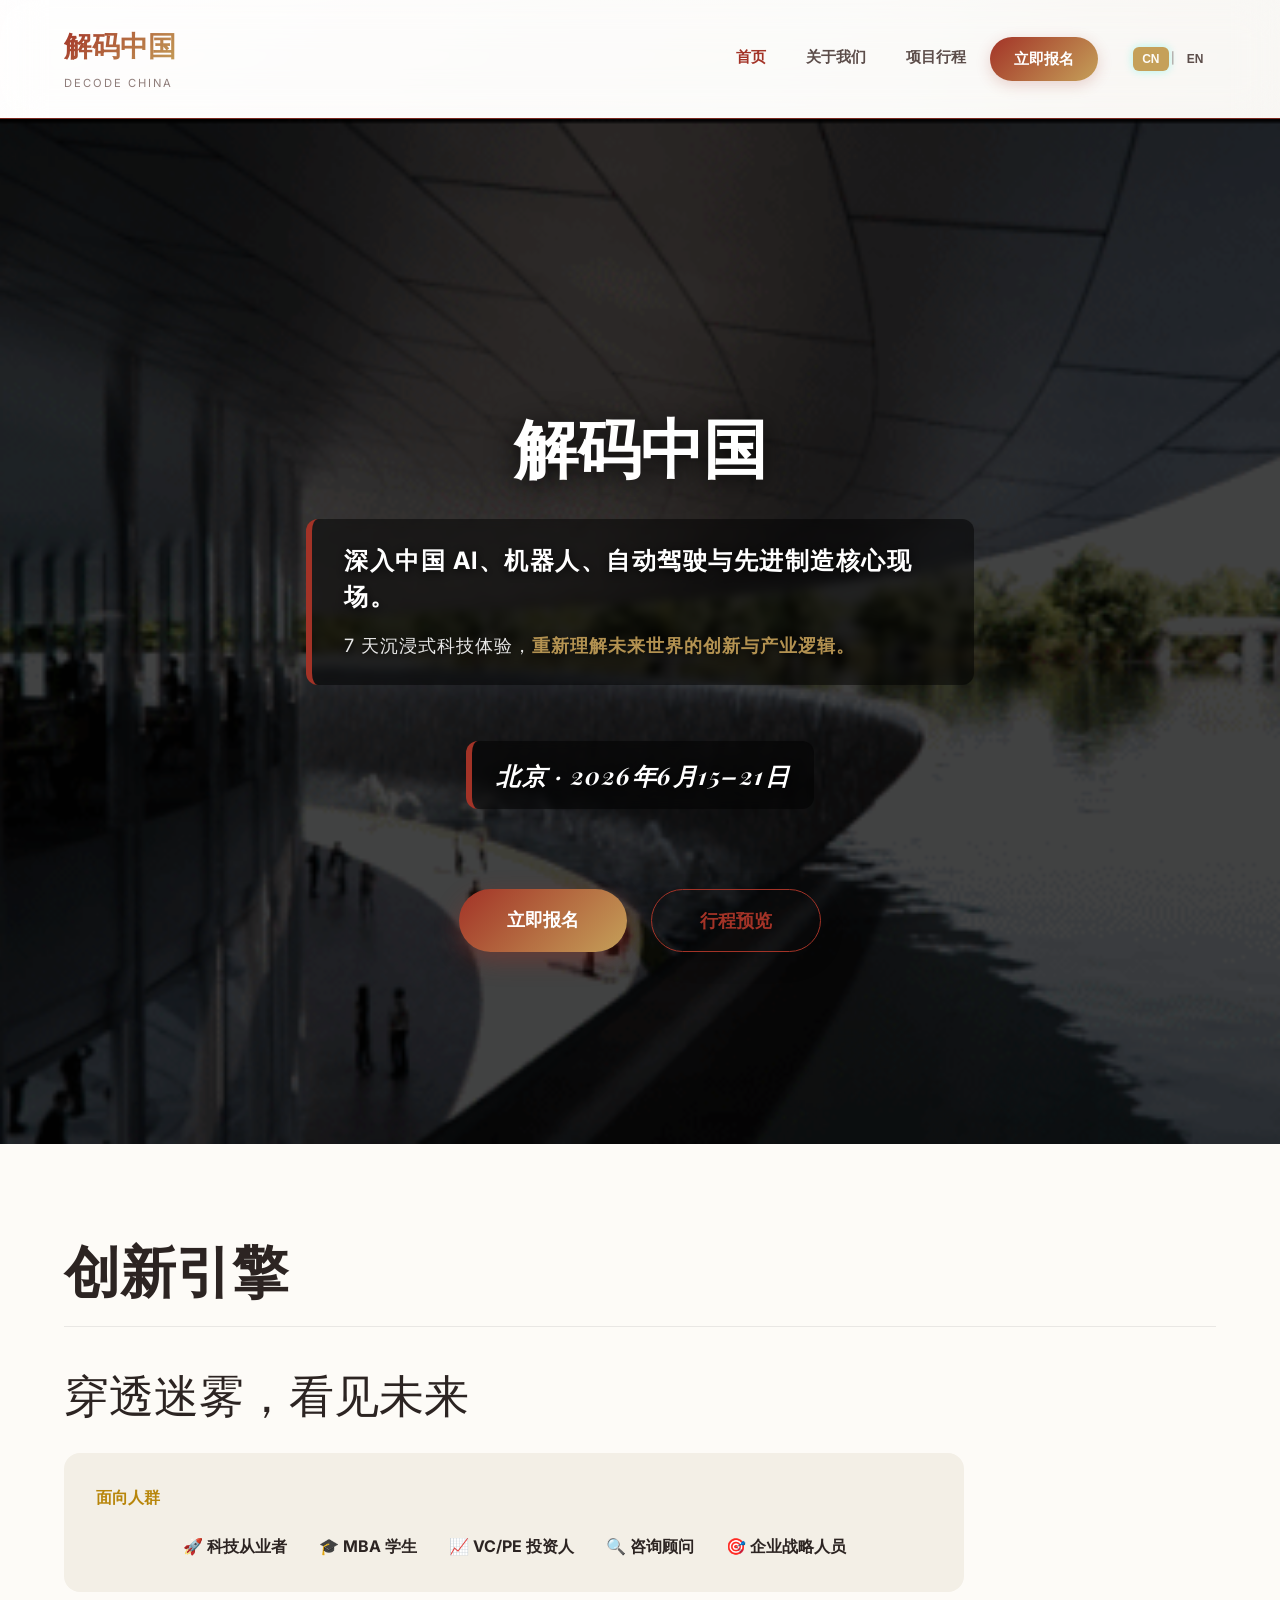
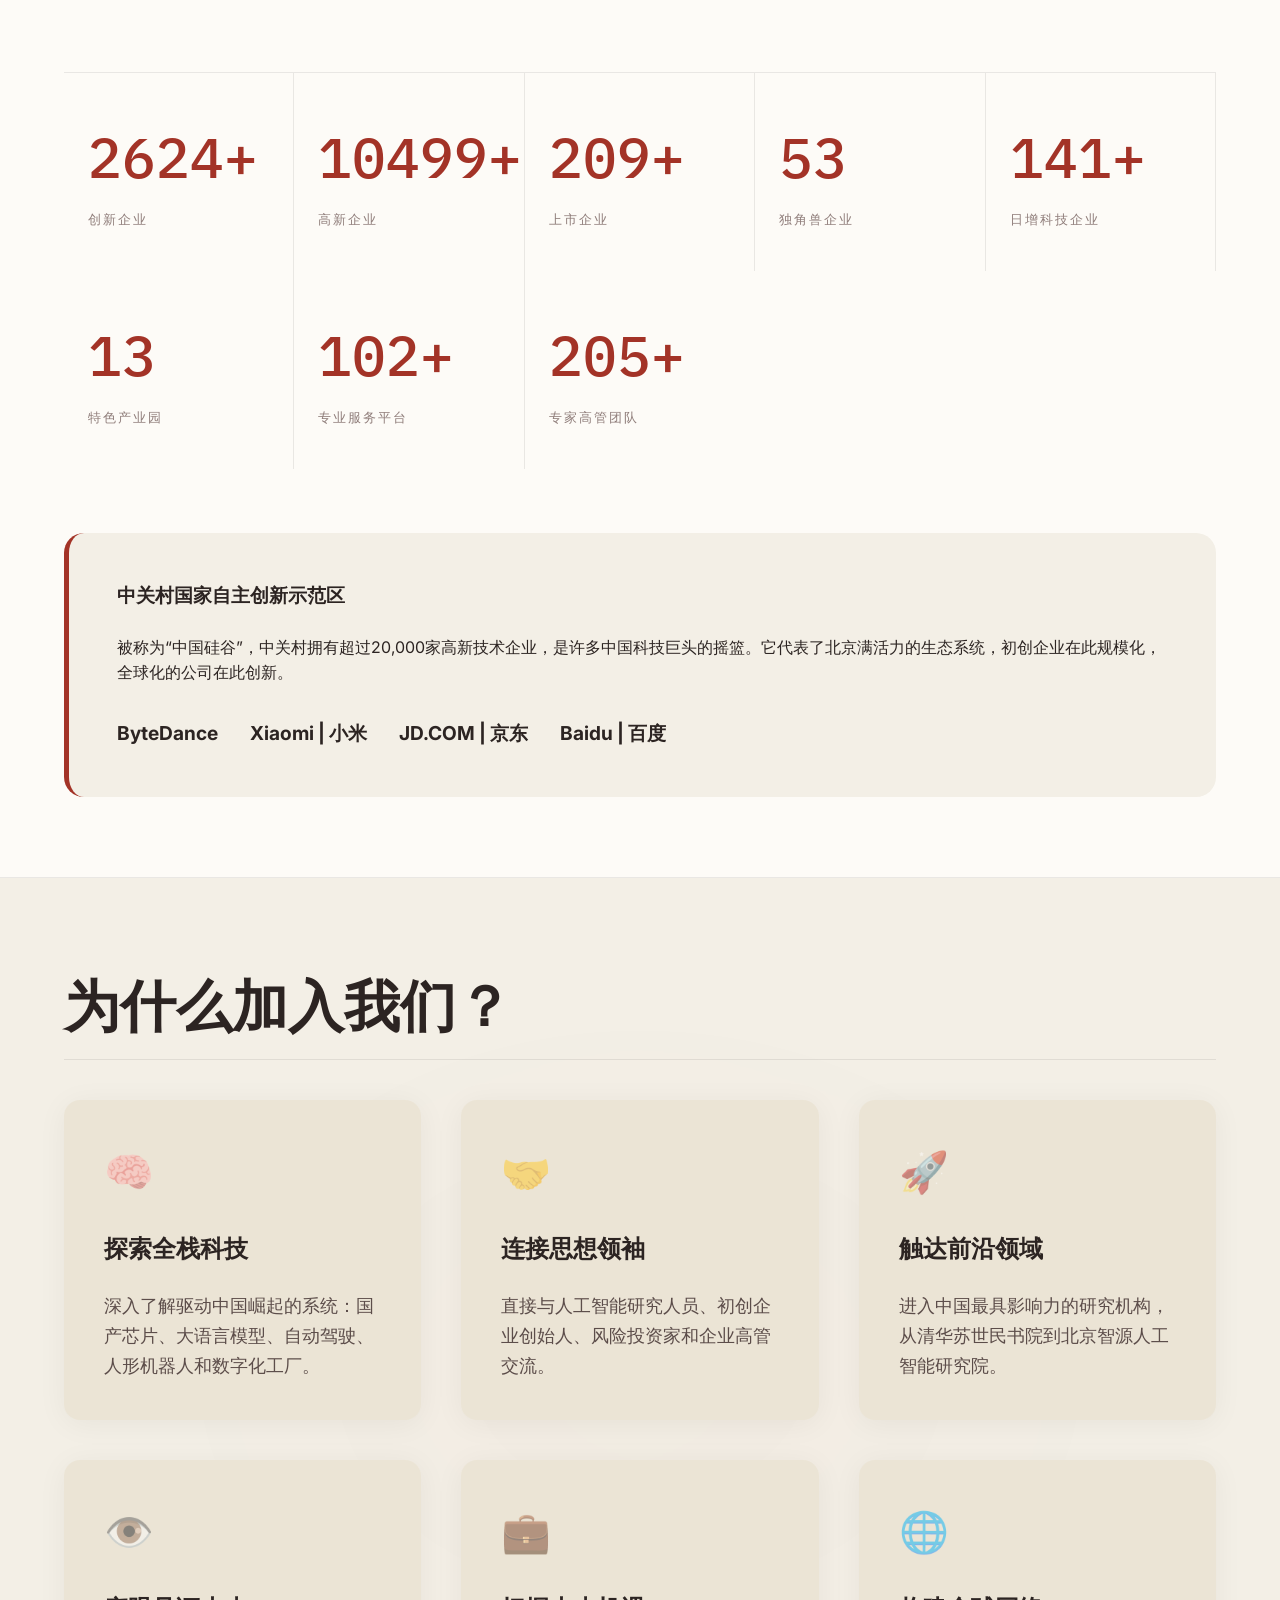
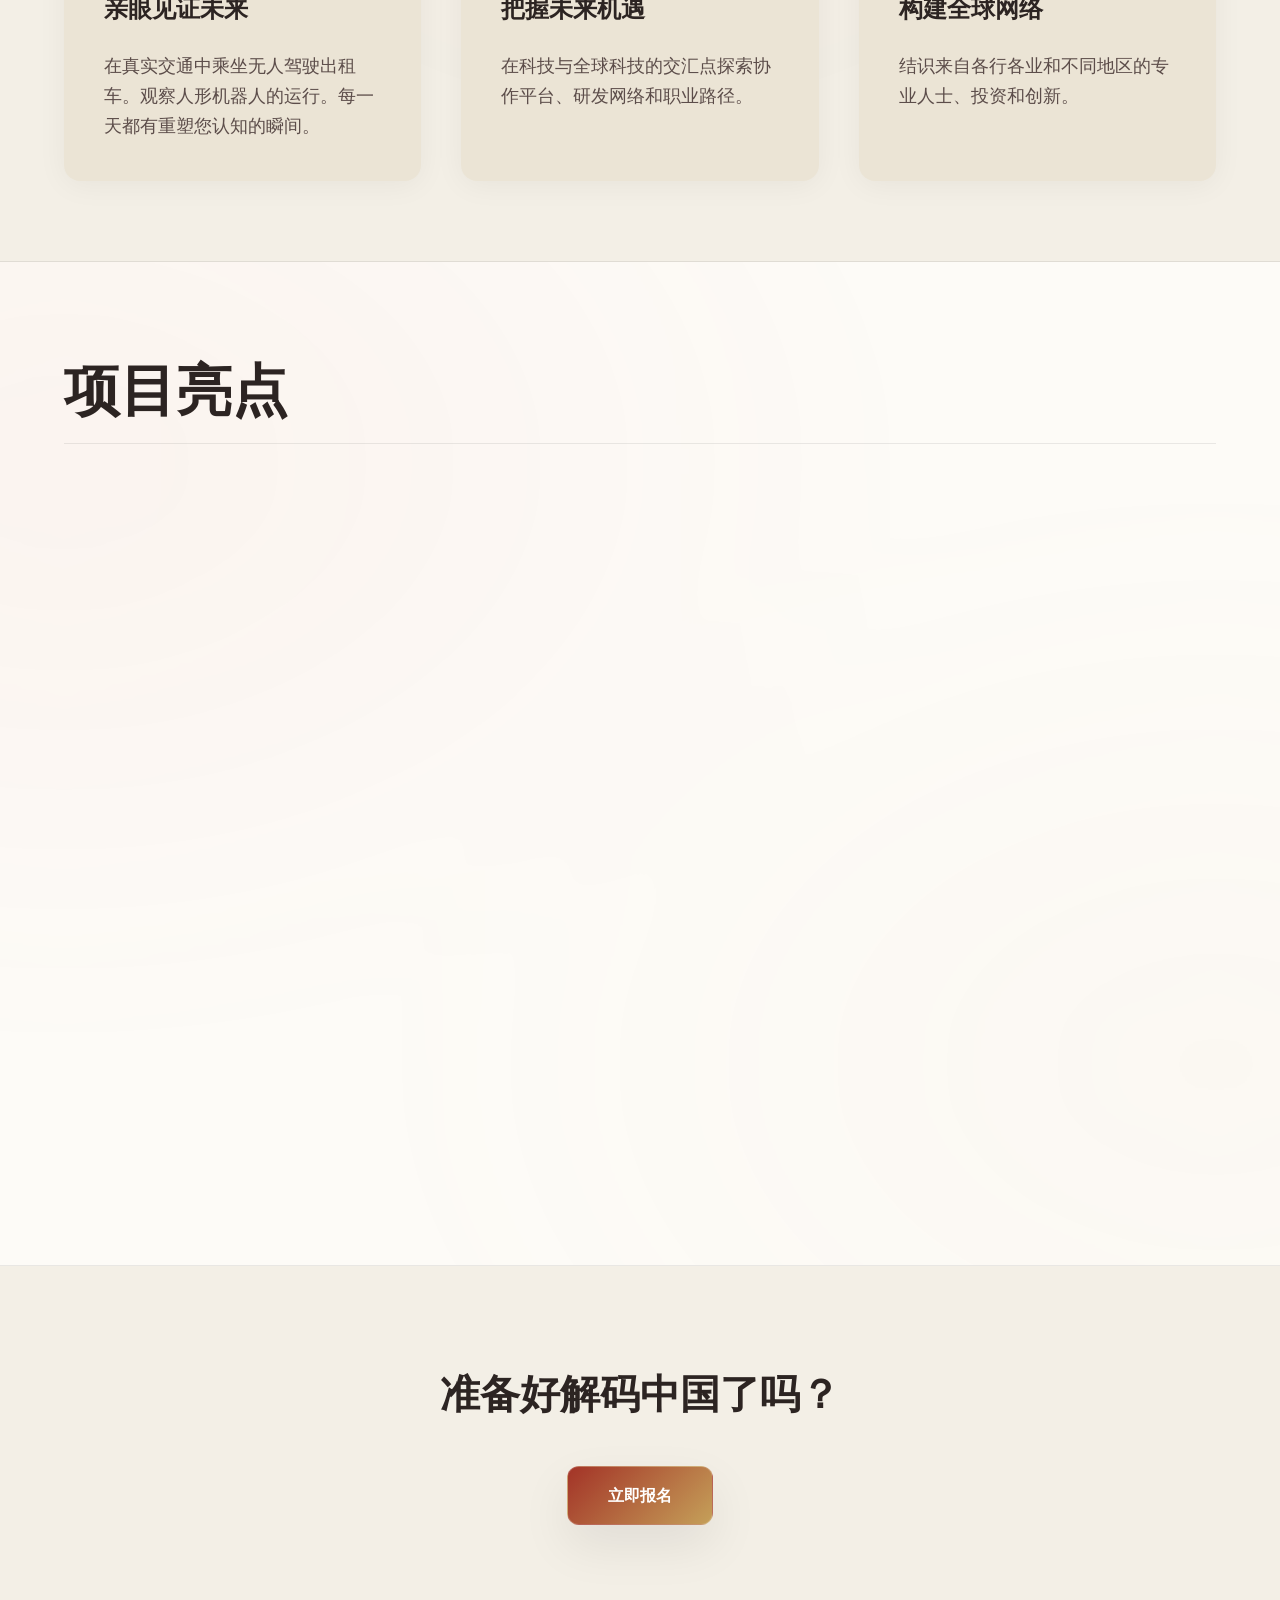
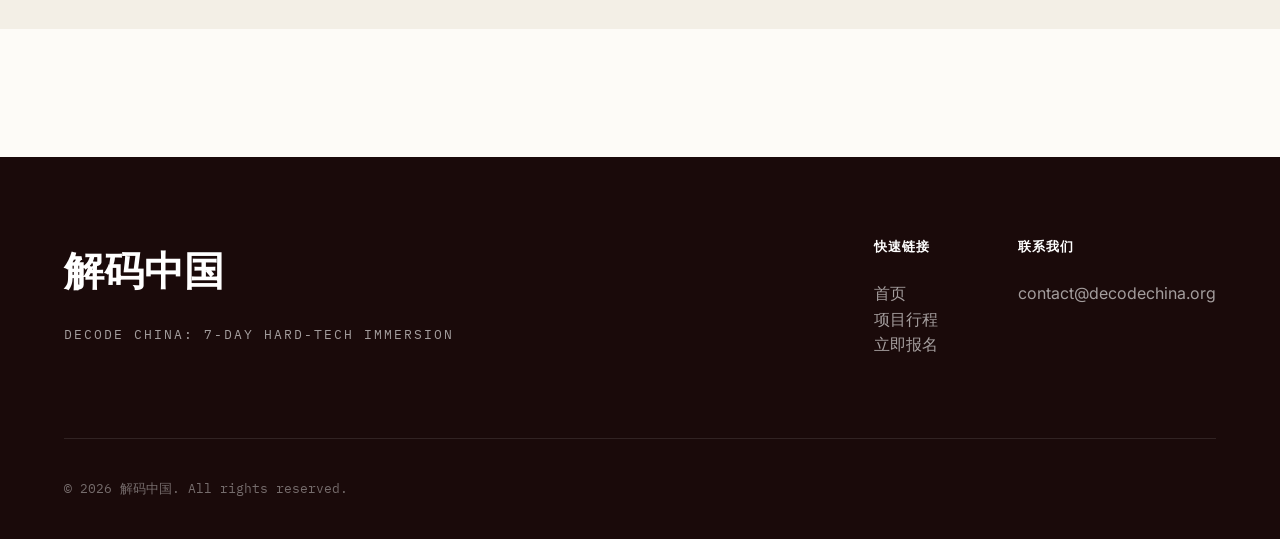
==== commit 1d52ca99: "Content updates: Decode China rename and string logic fixes" ====
--- a/index.html
+++ b/index.html
@@ -225,12 +225,9 @@
                 <div class="company-logos"
                     style="display: flex; gap: 2rem; margin-top: 2rem; align-items: center; flex-wrap: wrap;">
                     <span style="font-weight: 700; font-size: 1.2rem;">ByteDance</span>
-                    <span style="font-weight: 700; font-size: 1.2rem;">Xiaomi | <span class="lang-zh">小米</span><span
-                            class="lang-en">Xiaomi</span></span>
-                    <span style="font-weight: 700; font-size: 1.2rem;">JD.COM | <span class="lang-zh">京东</span><span
-                            class="lang-en">JD.COM</span></span>
-                    <span style="font-weight: 700; font-size: 1.2rem;">Baidu | <span class="lang-zh">百度</span><span
-                            class="lang-en">Baidu</span></span>
+                    <span style="font-weight: 700; font-size: 1.2rem;"><span class="lang-zh">Xiaomi | 小米</span><span class="lang-en">Xiaomi</span></span>
+                    <span style="font-weight: 700; font-size: 1.2rem;"><span class="lang-zh">JD.COM | 京东</span><span class="lang-en">JD.COM</span></span>
+                    <span style="font-weight: 700; font-size: 1.2rem;"><span class="lang-zh">Baidu | 百度</span><span class="lang-en">Baidu</span></span>
                 </div>
             </div>
         </div>
@@ -247,38 +244,33 @@
             <div class="values-grid">
                 <div class="value-card reveal reveal-delay-1">
                     <div class="value-icon">🧠</div>
-                    <h3><span class="lang-zh">探索全栈科技</span><br><span
-                            style="font-size: 0.9rem; font-weight: 400;">Explore China's Full Tech Stack</span></h3>
-                    <p><span class="lang-zh">深入了解驱动中国崛起的系统：国产芯片、大语言模型、自动驾驶、人形机器人和数字化工厂。</span></p>
+                    <h3><span class="lang-zh">探索全栈科技</span><span class="lang-en">Explore China's Full Tech Stack</span></h3>
+                    <p><span class="lang-zh">深入了解驱动中国崛起的系统：国产芯片、大语言模型、自动驾驶、人形机器人和数字化工厂。</span><span class="lang-en">Dive deep into the systems driving China's rise: domestic chips, LLMs, autonomous driving, humanoid robots, and digital factories.</span></p>
                 </div>
                 <div class="value-card reveal reveal-delay-2">
                     <div class="value-icon">🤝</div>
-                    <h3>连接思想领袖 <br><span style="font-size: 0.9rem; font-weight: 400;">Connect with Thought
-                            Leaders</span></h3>
-                    <p>直接与人工智能研究人员、初创企业创始人、风险投资家和企业高管交流。</p>
+                    <h3><span class="lang-zh">连接思想领袖</span><span class="lang-en">Connect with Thought Leaders</span></h3>
+                    <p><span class="lang-zh">直接与人工智能研究人员、初创企业创始人、风险投资家和企业高管交流。</span><span class="lang-en">Engage directly with AI researchers, startup founders, venture capitalists, and corporate executives.</span></p>
                 </div>
                 <div class="value-card reveal reveal-delay-3">
                     <div class="value-icon">🚀</div>
-                    <h3><span class="lang-zh">触达前沿领域</span><br><span style="font-size: 0.9rem; font-weight: 400;">Access
-                            the Frontier</span></h3>
-                    <p><span class="lang-zh">进入中国最具影响力的研究机构，从清华苏世民书院到北京智源人工智能研究院。</span></p>
+                    <h3><span class="lang-zh">触达前沿领域</span><span class="lang-en">Access the Frontier</span></h3>
+                    <p><span class="lang-zh">进入中国最具影响力的研究机构，从清华苏世民书院到北京智源人工智能研究院。</span><span class="lang-en">Gain access to China's most influential research institutions, from Tsinghua Schwarzman College to the Beijing Academy of Artificial Intelligence (BAAI).</span></p>
                 </div>
                 <div class="value-card reveal reveal-delay-4">
                     <div class="value-icon">👁️</div>
-                    <h3>亲眼见证未来 <br><span style="font-size: 0.9rem; font-weight: 400;">See It With Your Own Eyes</span>
-                    </h3>
-                    <p>在真实交通中乘坐无人驾驶出租车。观察人形机器人的运行。每一天都有重塑您认知的瞬间。</p>
+                    <h3><span class="lang-zh">亲眼见证未来</span><span class="lang-en">See It With Your Own Eyes</span></h3>
+                    <p><span class="lang-zh">在真实交通中乘坐无人驾驶出租车。观察人形机器人的运行。每一天都有重塑您认知的瞬间。</span><span class="lang-en">Ride in robotaxis in real traffic. Observe humanoid robots in action. Experience daily moments that redefine your perspective.</span></p>
                 </div>
                 <div class="value-card reveal reveal-delay-1">
                     <div class="value-icon">💼</div>
-                    <h3><span class="lang-zh">把握未来机遇</span><br><span style="font-size: 0.9rem; font-weight: 400;">Engage
-                            in Future Opportunities</span></h3>
-                    <p><span class="lang-zh">在科技与全球科技的交汇点探索协作平台、研发网络和职业路径。</span></p>
+                    <h3><span class="lang-zh">把握未来机遇</span><span class="lang-en">Engage in Future Opportunities</span></h3>
+                    <p><span class="lang-zh">在科技与全球科技的交汇点探索协作平台、研发网络和职业路径。</span><span class="lang-en">Explore collaboration platforms, R&D networks, and career paths at the intersection of technology and global innovation.</span></p>
                 </div>
                 <div class="value-card reveal reveal-delay-2">
                     <div class="value-icon">🌐</div>
-                    <h3>构建全球网络 <br><span style="font-size: 0.9rem; font-weight: 400;">Build a Global Network</span></h3>
-                    <p>结识来自各行各业和不同地区的专业人士、投资和创新。</p>
+                    <h3><span class="lang-zh">构建全球网络</span><span class="lang-en">Build a Global Network</span></h3>
+                    <p><span class="lang-zh">结识来自各行各业和不同地区的专业人士、投资和创新。</span><span class="lang-en">Meet professionals, investors, and innovators from diverse industries and regions.</span></p>
                 </div>
             </div>
         </div>
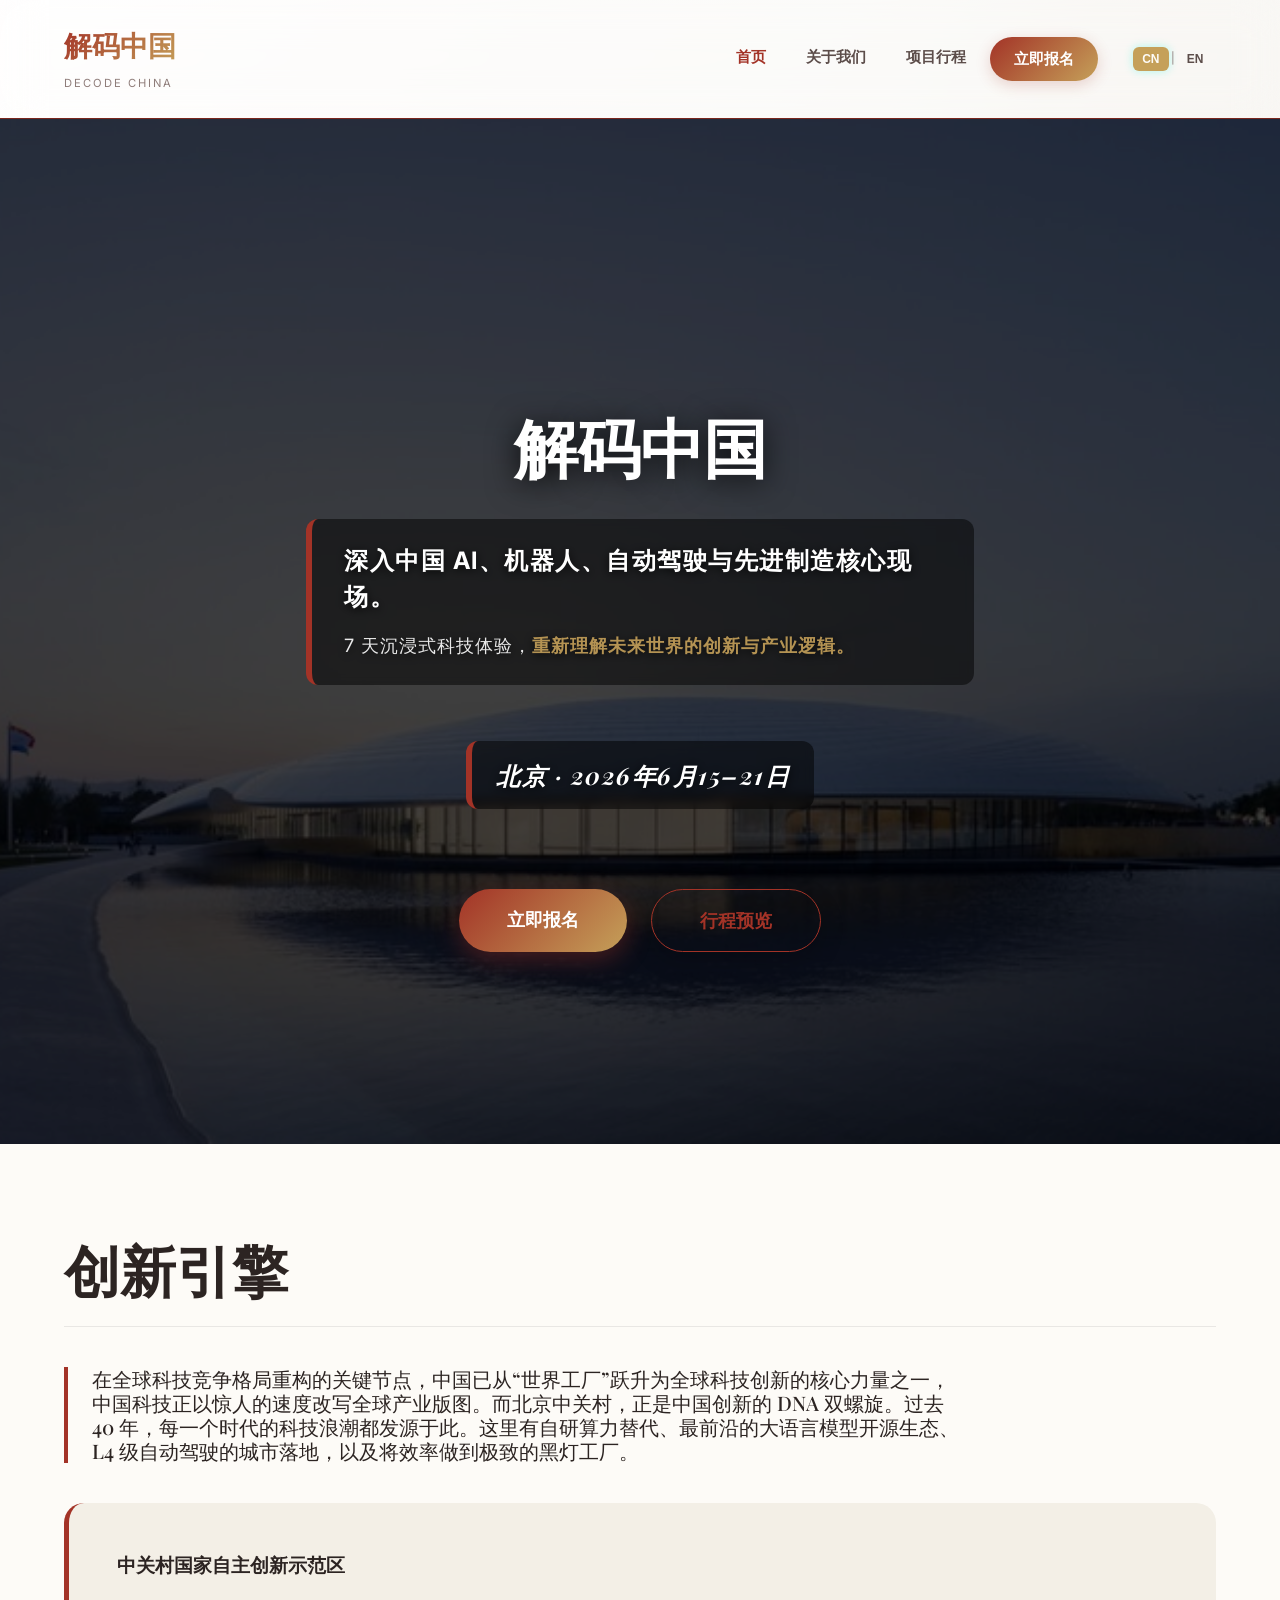
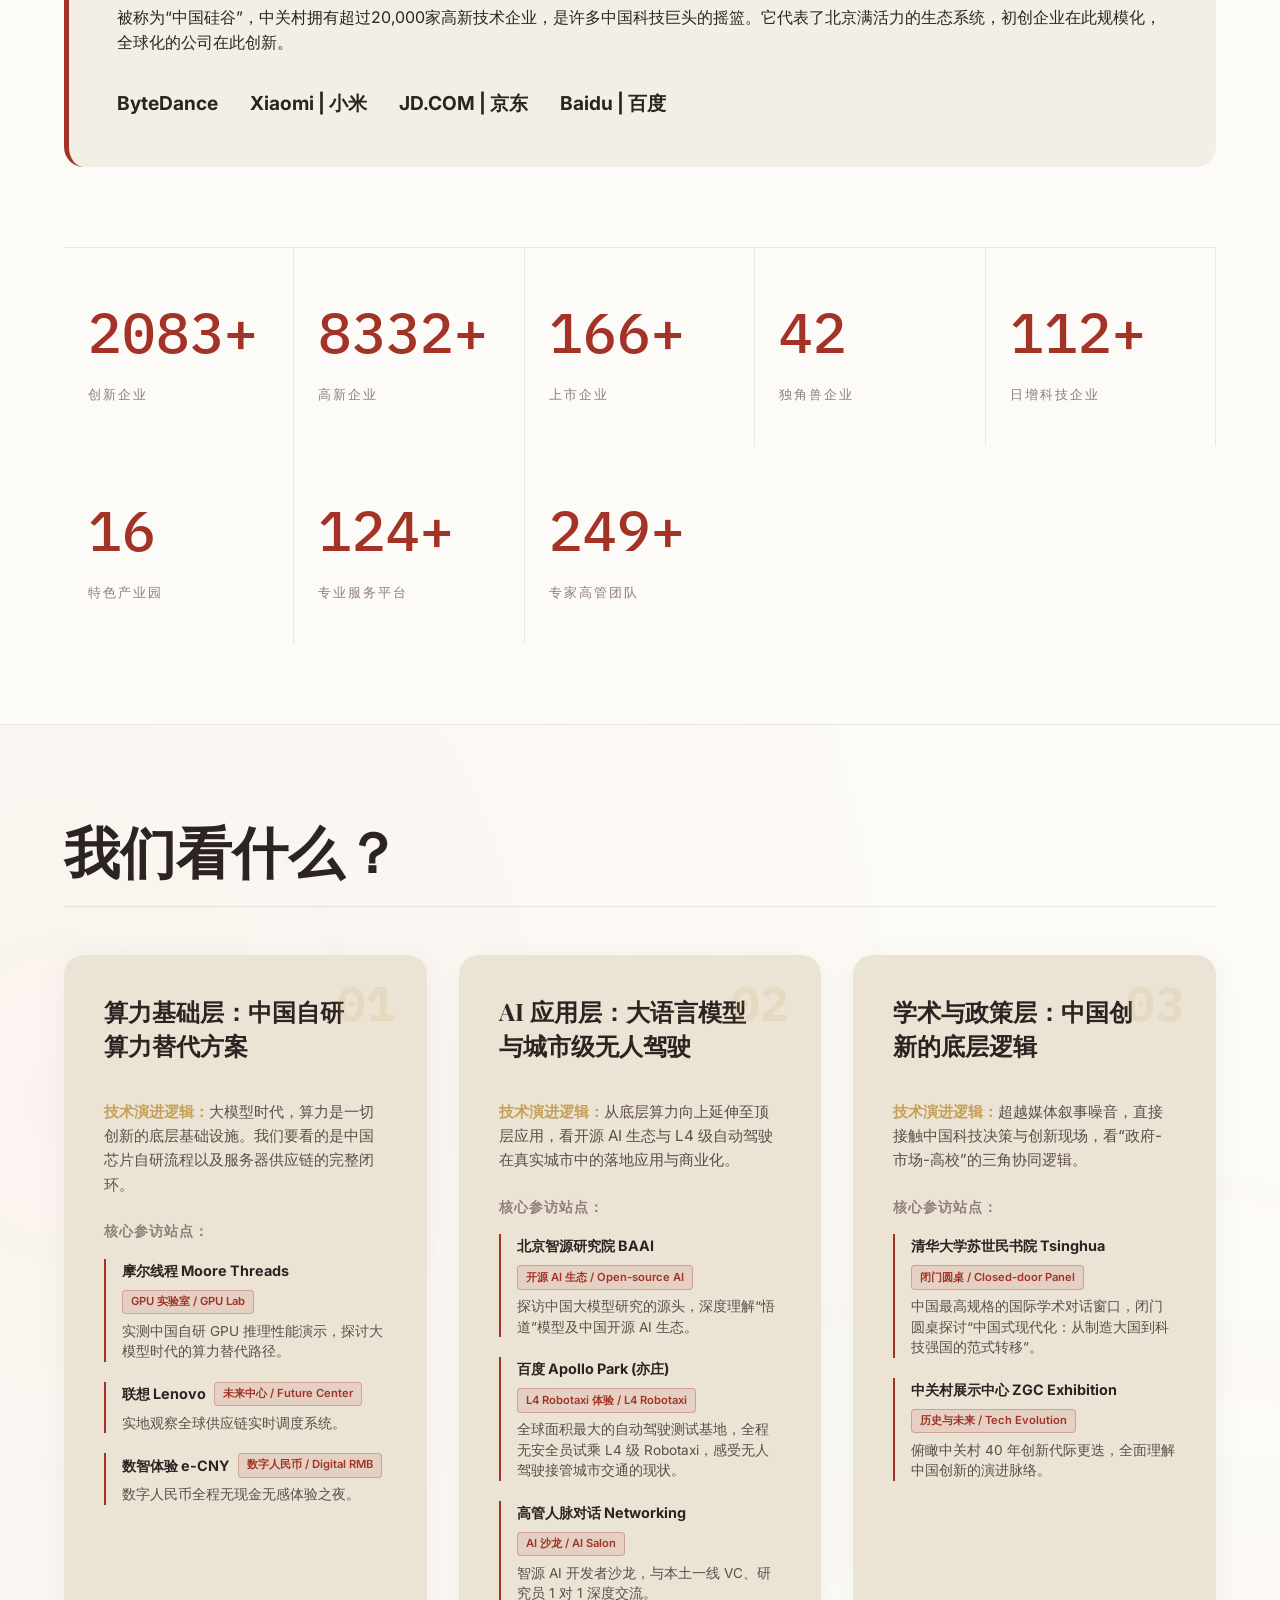
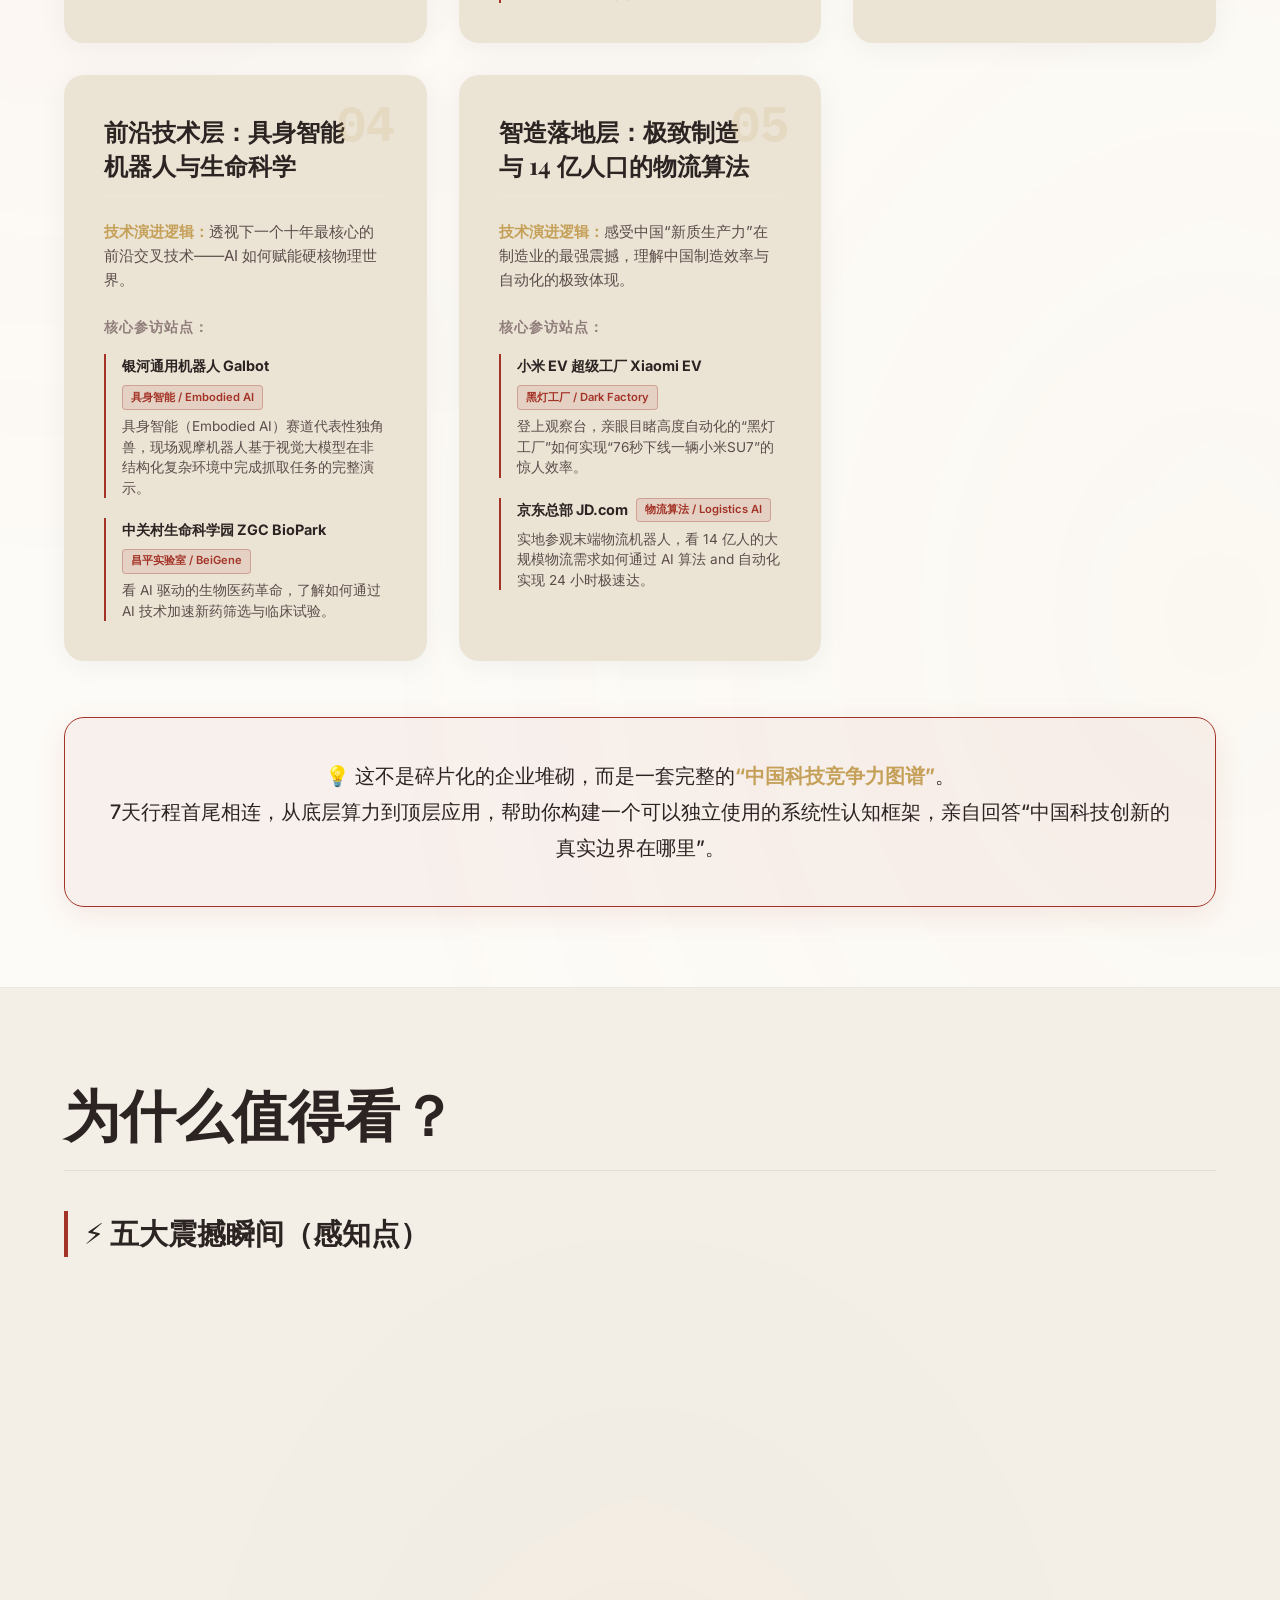
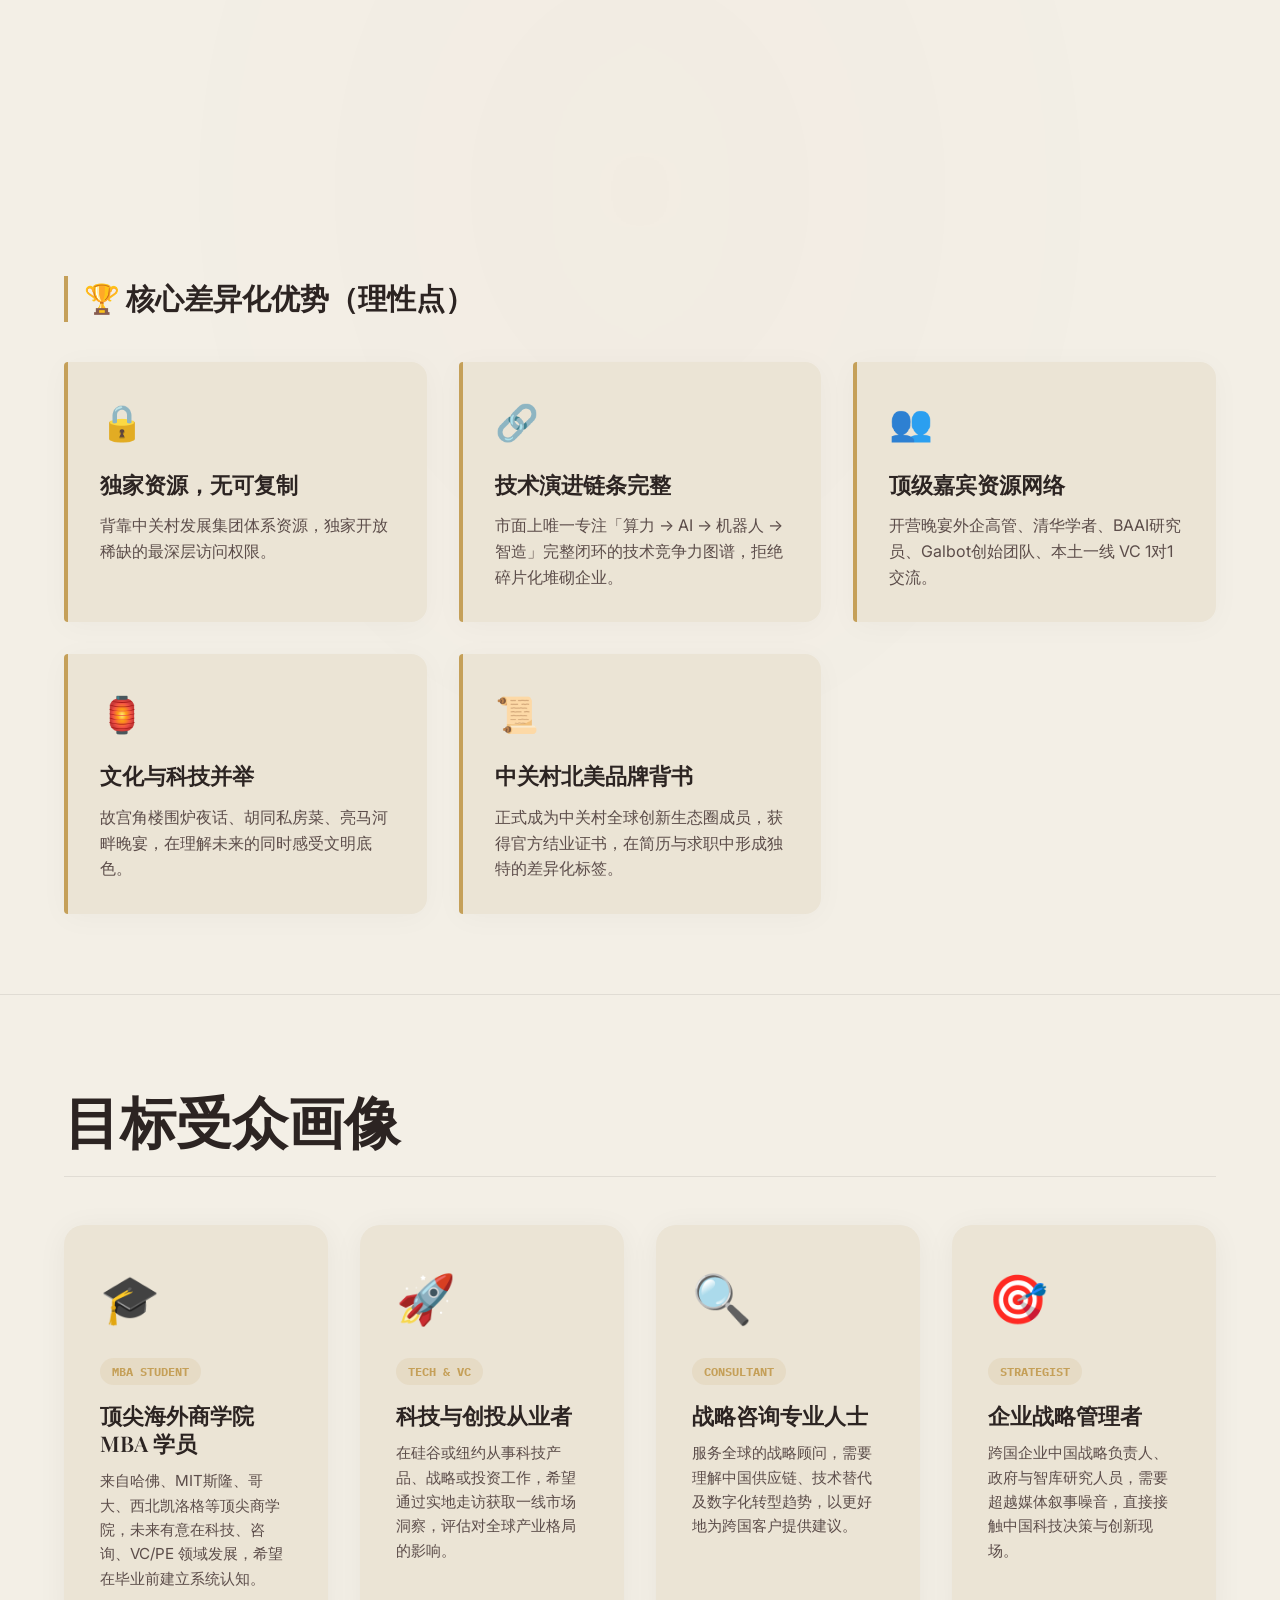
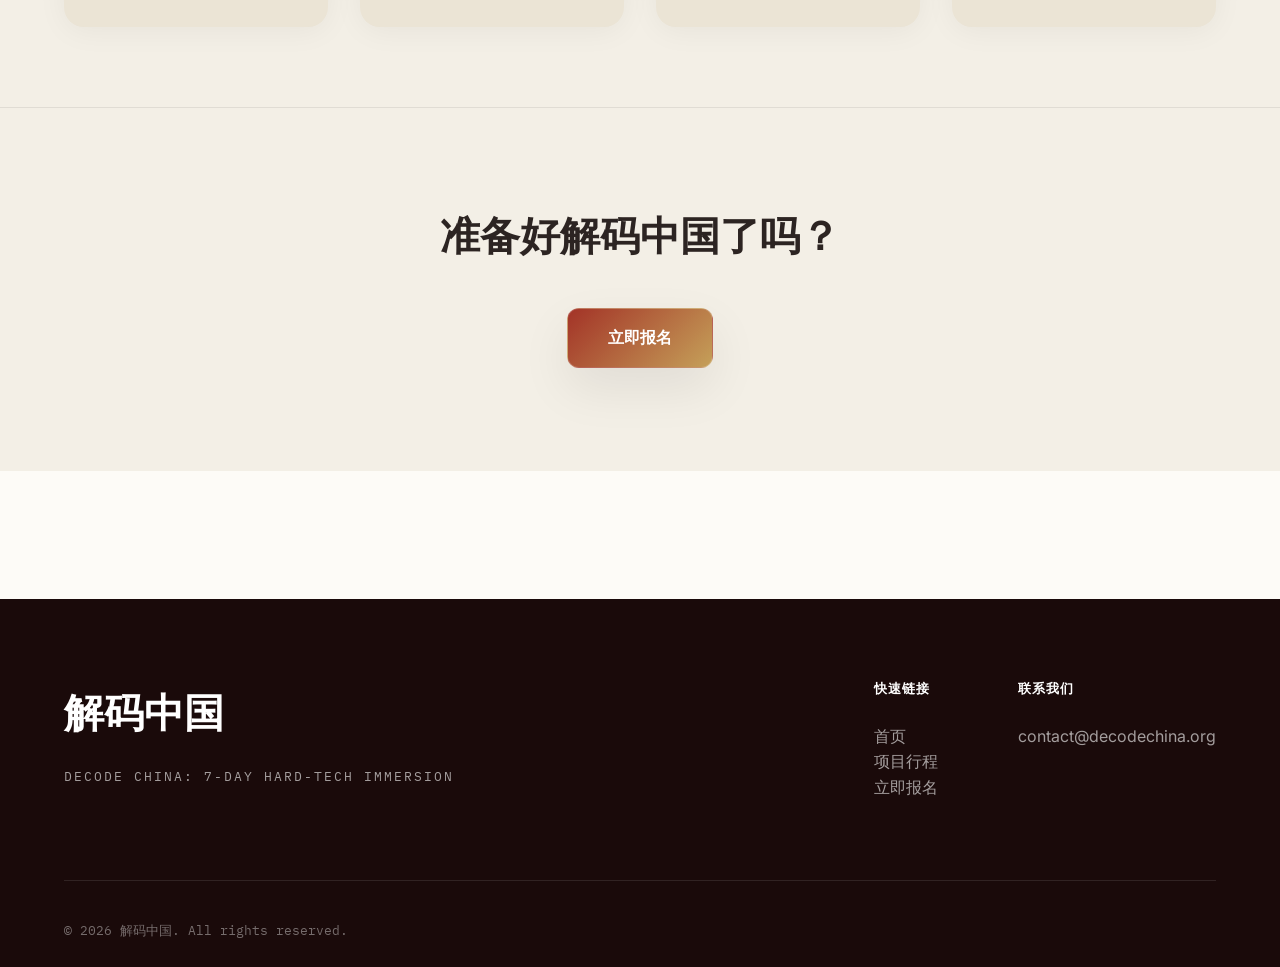
==== commit e8d79968: "feat: update homepage layout, content, and UI improvements" ====
--- a/index.html
+++ b/index.html
@@ -53,10 +53,10 @@
     <!-- 主横区域 -->
     <section class="hero"
         style="position: relative; overflow: hidden; display: flex; align-items: center; justify-content: center; min-height: 90vh;">
-        <!-- Background GIF -->
+        <!-- Background Image -->
         <div
             style="position: absolute; top: 0; left: 0; width: 100%; height: 100%; z-index: 0; background-color: #000;">
-            <img src="assets/zgc-动态.gif" alt="Zhongguancun Beijing"
+            <img src="assets/zgc-exhibition.jpg" alt="Zhongguancun Beijing"
                 style="width: 100%; height: 100%; object-fit: cover; filter: brightness(0.85); opacity: 0.9;">
             <div
                 style="position: absolute; top: 0; left: 0; width: 100%; height: 100%; background: rgba(0, 0, 0, 0.65);">
@@ -123,7 +123,7 @@
         </div>
     </section>
 
-    <!-- 项目介绍 - 创新引擎 -->
+    <!-- 项目介绍 - 创新引擎 (中国/北京市有什么) -->
     <section class="intro" id="about">
         <div class="container">
             <div class="section-header">
@@ -132,85 +132,15 @@
             </div>
 
             <div class="intro-content reveal">
-                <p class="lead">
-                    <span class="lang-zh">穿透迷雾，看见未来</span>
-                    <span class="lang-en">Pierce the fog, see the future.</span>
+                <p class="lead" style="font-size: 1.25rem; font-weight: 500; color: var(--text-primary); border-left: 4px solid var(--primary-red); padding-left: 1.5rem; margin-bottom: 2rem;">
+                    <span class="lang-zh">在全球科技竞争格局重构的关键节点，中国已从“世界工厂”跃升为全球科技创新的核心力量之一，中国科技正以惊人的速度改写全球产业版图。而北京中关村，正是中国创新的 DNA 双螺旋。过去 40 年，每一个时代的科技浪潮都发源于此。这里有自研算力替代、最前沿的大语言模型开源生态、L4 级自动驾驶的城市落地，以及将效率做到极致的黑灯工厂。</span>
+                    <span class="lang-en">At the critical juncture of global tech restructuring, China has leaped from the "world's factory" to a core driving force of global tech innovation. Zhongguancun, Beijing, is the double helix of China's innovation DNA. For the past 40 years, every wave of technological revolution originated here —from homegrown computing power and cutting-edge LLM ecosystems to city-level L4 autonomous driving and dark factories optimizing efficiency to the absolute limit.</span>
                 </p>
-                <div class="audience-section"
-                    style="margin: 2rem 0; padding: 2rem; background: var(--bg-secondary); border-radius: 16px; border: 1px solid var(--glass-border);">
-                    <h4 style="color: var(--secondary-red); margin-bottom: 1.5rem;">
-                        <span class="lang-zh">面向人群</span><span class="lang-en">Target Audience</span>
-                    </h4>
-                    <ul
-                        style="list-style: none; display: flex; flex-wrap: wrap; justify-content: center; align-items: center; gap: 2rem;">
-                        <li>🚀 <strong><span class="lang-zh">科技从业者</span><span class="lang-en">Tech
-                                    Professionals</span></strong></li>
-                        <li>🎓 <strong><span class="lang-zh">MBA 学生</span><span class="lang-en">MBA
-                                    Students</span></strong></li>
-                        <li>📈 <strong><span class="lang-zh">VC/PE 投资人</span><span class="lang-en">VC/PE
-                                    Investors</span></strong></li>
-                        <li>🔍 <strong><span class="lang-zh">咨询顾问</span><span
-                                    class="lang-en">Consultants</span></strong></li>
-                        <li>🎯 <strong><span class="lang-zh">企业战略人员</span><span class="lang-en">Corporate
-                                    Strategists</span></strong></li>
-                    </ul>
-                </div>
-            </div>
-
-            <div class="stats">
-                <div class="stat-item">
-                    <div class="stat-number"><span data-target="5000">0</span>+</div>
-                    <div class="stat-label">
-                        <span class="lang-zh">创新企业</span><span class="lang-en">Innovation Enterprises</span>
-                    </div>
-                </div>
-                <div class="stat-item">
-                    <div class="stat-number"><span data-target="20000">0</span>+</div>
-                    <div class="stat-label">
-                        <span class="lang-zh">高新企业</span><span class="lang-en">High-tech Enterprises</span>
-                    </div>
-                </div>
-                <div class="stat-item">
-                    <div class="stat-number"><span data-target="400">0</span>+</div>
-                    <div class="stat-label">
-                        <span class="lang-zh">上市企业</span><span class="lang-en">Listed Companies</span>
-                    </div>
-                </div>
-                <div class="stat-item">
-                    <div class="stat-number"><span data-target="102">0</span></div>
-                    <div class="stat-label">
-                        <span class="lang-zh">独角兽企业</span><span class="lang-en">Unicorn Companies</span>
-                    </div>
-                </div>
-                <div class="stat-item">
-                    <div class="stat-number"><span data-target="270">0</span>+</div>
-                    <div class="stat-label">
-                        <span class="lang-zh">日增科技企业</span><span class="lang-en">Daily New Tech Entities</span>
-                    </div>
-                </div>
-                <div class="stat-item">
-                    <div class="stat-number"><span data-target="40">0</span></div>
-                    <div class="stat-label">
-                        <span class="lang-zh">特色产业园</span><span class="lang-en">Featured Parks</span>
-                    </div>
-                </div>
-                <div class="stat-item">
-                    <div class="stat-number"><span data-target="300">0</span>+</div>
-                    <div class="stat-label">
-                        <span class="lang-zh">专业服务平台</span><span class="lang-en">Service Platforms</span>
-                    </div>
-                </div>
-                <div class="stat-item">
-                    <div class="stat-number"><span data-target="600">0</span>+</div>
-                    <div class="stat-label">
-                        <span class="lang-zh">专家高管团队</span><span class="lang-en">Experts & Executives</span>
-                    </div>
-                </div>
             </div>
 
             <!-- ZGC Spotlight -->
             <div class="zgc-spotlight reveal"
-                style="margin-top: 4rem; background: var(--bg-secondary); padding: 3rem; border-radius: 20px; border-left: 5px solid var(--primary-red);">
+                style="margin-top: 2rem; margin-bottom: 3rem; background: var(--bg-secondary); padding: 3rem; border-radius: 20px; border-left: 5px solid var(--primary-red);">
                 <h3>
                     <span class="lang-zh">中关村国家自主创新示范区</span>
                     <span class="lang-en">ZGC National Independent Innovation Demonstration Zone</span>
@@ -230,98 +160,529 @@
                     <span style="font-weight: 700; font-size: 1.2rem;"><span class="lang-zh">Baidu | 百度</span><span class="lang-en">Baidu</span></span>
                 </div>
             </div>
+
+            <!-- Stats/Numbers -->
+            <div class="stats">
+                <div class="stat-item">
+                    <div class="stat-number"><span data-target="5000">0</span>+</div>
+                    <div class="stat-label">
+                        <span class="lang-zh">创新企业</span><span class="lang-en">Innovation Enterprises</span>
+                    </div>
+                </div>
+                <div class="stat-item">
+                    <div class="stat-number"><span data-target="20000">0</span>+</div>
+                    <div class="stat-label">
+                        <span class="lang-zh">高新企业</span><span class="lang-en">High-tech Enterprises</span>
+                    </div>
+                </div>
+                <div class="stat-item">
+                    <div class="stat-number"><span data-target="400">0</span>+</div>
+                    <div class="stat-label">
+                        <span class="lang-zh">上市企业</span><span class="lang-en">Listed Companies</span>
+                    </div>
+                </div>
+                <div class="stat-item">
+                    <div class="stat-number"><span data-target="102">0</span></div>
+                    <div class="stat-label">
+                        <span class="lang-zh">独角兽企业</span><span class="lang-en">Unicorn Companies</span>
+                    </div>
+                </div>
+                <div class="stat-item">
+                    <div class="stat-number"><span data-target="270">0</span>+</div>
+                    <div class="stat-label">
+                        <span class="lang-zh">日增科技企业</span><span class="lang-en">Daily New Tech Entities</span>
+                    </div>
+                </div>
+                <div class="stat-item">
+                    <div class="stat-number"><span data-target="40">0</span></div>
+                    <div class="stat-label">
+                        <span class="lang-zh">特色产业园</span><span class="lang-en">Featured Parks</span>
+                    </div>
+                </div>
+                <div class="stat-item">
+                    <div class="stat-number"><span data-target="300">0</span>+</div>
+                    <div class="stat-label">
+                        <span class="lang-zh">专业服务平台</span><span class="lang-en">Service Platforms</span>
+                    </div>
+                </div>
+                <div class="stat-item">
+                    <div class="stat-number"><span data-target="600">0</span>+</div>
+                    <div class="stat-label">
+                        <span class="lang-zh">专家高管团队</span><span class="lang-en">Experts & Executives</span>
+                    </div>
+                </div>
+            </div>
         </div>
     </section>
 
-    <!-- 核心价值 - Why Join -->
+    <!-- 我们看什么 - 5大硬核技术层级 (Program Highlights) -->
+    <section class="how-to-join" id="highlights">
+        <div class="container">
+            <div class="section-header">
+                <h2><span class="lang-zh">我们看什么？</span><span class="lang-en">What We Look At</span></h2>
+                <div class="divider"></div>
+            </div>
+
+            <div class="pillars-grid">
+                <!-- Pillar 1 -->
+                <div class="pillar-card reveal">
+                    <div class="pillar-number">01</div>
+                    <div class="pillar-content">
+                        <h3>
+                            <span class="lang-zh">算力基础层：中国自研算力替代方案</span>
+                            <span class="lang-en">Compute Foundation Layer: Homegrown Computing & Hardware Alternatives</span>
+                        </h3>
+                        <p class="pillar-logic">
+                            <span class="lang-zh"><strong>技术演进逻辑：</strong>大模型时代，算力是一切创新的底层基础设施。我们要看的是中国芯片自研流程以及服务器供应链的完整闭环。</span>
+                            <span class="lang-en"><strong>Technical Logic:</strong> In the LLM era, compute is the foundational infrastructure for all innovations. We explore the complete closed-loop of China's proprietary GPU development and server supply chain.</span>
+                        </p>
+                        <div class="pillar-sites-title">
+                            <span class="lang-zh">核心参访站点：</span>
+                            <span class="lang-en">Core Sites:</span>
+                        </div>
+                        <ul class="pillar-sites">
+                            <li>
+                                <div class="site-tag-wrapper">
+                                    <span class="site-tag">摩尔线程 Moore Threads</span>
+                                    <span class="site-highlight-label">GPU 实验室 / GPU Lab</span>
+                                </div>
+                                <p class="site-desc">
+                                    <span class="lang-zh">实测中国自研 GPU 推理性能演示，探讨大模型时代的算力替代路径。</span>
+                                    <span class="lang-en">Live demonstration of homegrown GPU inference performance, discussing compute alternative paths.</span>
+                                </p>
+                            </li>
+                            <li>
+                                <div class="site-tag-wrapper">
+                                    <span class="site-tag">联想 Lenovo</span>
+                                    <span class="site-highlight-label">未来中心 / Future Center</span>
+                                </div>
+                                <p class="site-desc">
+                                    <span class="lang-zh">实地观察全球供应链实时调度系统。</span>
+                                    <span class="lang-en">On-site observation of the global supply chain real-time scheduling system.</span>
+                                </p>
+                            </li>
+                            <li>
+                                <div class="site-tag-wrapper">
+                                    <span class="site-tag">数智体验 e-CNY</span>
+                                    <span class="site-highlight-label">数字人民币 / Digital RMB</span>
+                                </div>
+                                <p class="site-desc">
+                                    <span class="lang-zh">数字人民币全程无现金无感体验之夜。</span>
+                                    <span class="lang-en">A cashless, seamless night experience using Digital RMB.</span>
+                                </p>
+                            </li>
+                        </ul>
+                    </div>
+                </div>
+
+                <!-- Pillar 2 -->
+                <div class="pillar-card reveal">
+                    <div class="pillar-number">02</div>
+                    <div class="pillar-content">
+                        <h3>
+                            <span class="lang-zh">AI 应用层：大语言模型与城市级无人驾驶</span>
+                            <span class="lang-en">AI Application Layer: LLMs & Urban-Scale Autonomous Driving</span>
+                        </h3>
+                        <p class="pillar-logic">
+                            <span class="lang-zh"><strong>技术演进逻辑：</strong>从底层算力向上延伸至顶层应用，看开源 AI 生态与 L4 级自动驾驶在真实城市中的落地应用与商业化。</span>
+                            <span class="lang-en"><strong>Technical Logic:</strong> Scaling up from compute layers to top-level applications, examining the real-world deployment and commercialization of open-source AI and L4 autonomous driving.</span>
+                        </p>
+                        <div class="pillar-sites-title">
+                            <span class="lang-zh">核心参访站点：</span>
+                            <span class="lang-en">Core Sites:</span>
+                        </div>
+                        <ul class="pillar-sites">
+                            <li>
+                                <div class="site-tag-wrapper">
+                                    <span class="site-tag">北京智源研究院 BAAI</span>
+                                    <span class="site-highlight-label">开源 AI 生态 / Open-source AI</span>
+                                </div>
+                                <p class="site-desc">
+                                    <span class="lang-zh">探访中国大模型研究的源头，深度理解“悟道”模型及中国开源 AI 生态。</span>
+                                    <span class="lang-en">Visit the birthplace of Chinese foundation models to understand "Wudao" and the open-source AI ecosystem.</span>
+                                </p>
+                            </li>
+                            <li>
+                                <div class="site-tag-wrapper">
+                                    <span class="site-tag">百度 Apollo Park (亦庄)</span>
+                                    <span class="site-highlight-label">L4 Robotaxi 体验 / L4 Robotaxi</span>
+                                </div>
+                                <p class="site-desc">
+                                    <span class="lang-zh">全球面积最大的自动驾驶测试基地，全程无安全员试乘 L4 级 Robotaxi，感受无人驾驶接管城市交通的现状。</span>
+                                    <span class="lang-en">The world's largest autonomous driving test base, experiencing L4 Robotaxis without safety drivers.</span>
+                                </p>
+                            </li>
+                            <li>
+                                <div class="site-tag-wrapper">
+                                    <span class="site-tag">高管人脉对话 Networking</span>
+                                    <span class="site-highlight-label">AI 沙龙 / AI Salon</span>
+                                </div>
+                                <p class="site-desc">
+                                    <span class="lang-zh">智源 AI 开发者沙龙，与本土一线 VC、研究员 1 对 1 深度交流。</span>
+                                    <span class="lang-en">BAAI AI Developer Salon for 1-on-1 networking with local VCs and researchers.</span>
+                                </p>
+                            </li>
+                        </ul>
+                    </div>
+                </div>
+
+                <!-- Pillar 3 -->
+                <div class="pillar-card reveal">
+                    <div class="pillar-number">03</div>
+                    <div class="pillar-content">
+                        <h3>
+                            <span class="lang-zh">学术与政策层：中国创新的底层逻辑</span>
+                            <span class="lang-en">Academic & Policy Layer: The Core Logic of China's Innovation</span>
+                        </h3>
+                        <p class="pillar-logic">
+                            <span class="lang-zh"><strong>技术演进逻辑：</strong>超越媒体叙事噪音，直接接触中国科技决策与创新现场，看“政府-市场-高校”的三角协同逻辑。</span>
+                            <span class="lang-en"><strong>Technical Logic:</strong> Cut through media noise to directly engage with policy and research engines, studying the "government-market-university" triple-helix model.</span>
+                        </p>
+                        <div class="pillar-sites-title">
+                            <span class="lang-zh">核心参访站点：</span>
+                            <span class="lang-en">Core Sites:</span>
+                        </div>
+                        <ul class="pillar-sites">
+                            <li>
+                                <div class="site-tag-wrapper">
+                                    <span class="site-tag">清华大学苏世民书院 Tsinghua</span>
+                                    <span class="site-highlight-label">闭门圆桌 / Closed-door Panel</span>
+                                </div>
+                                <p class="site-desc">
+                                    <span class="lang-zh">中国最高规格的国际学术对话窗口，闭门圆桌探讨“中国式现代化：从制造大国到科技强国的范式转移”。</span>
+                                    <span class="lang-en">China's premium international academic window. Closed-door roundtable on "Chinese Modernization: Paradigm Shifts from Manufacturing Giant to Tech Powerhouse."</span>
+                                </p>
+                            </li>
+                            <li>
+                                <div class="site-tag-wrapper">
+                                    <span class="site-tag">中关村展示中心 ZGC Exhibition</span>
+                                    <span class="site-highlight-label">历史与未来 / Tech Evolution</span>
+                                </div>
+                                <p class="site-desc">
+                                    <span class="lang-zh">俯瞰中关村 40 年创新代际更迭，全面理解中国创新的演进脉络。</span>
+                                    <span class="lang-en">Overlooking 40 years of innovation cycle changes to understand the evolution of ZGC.</span>
+                                </p>
+                            </li>
+                        </ul>
+                    </div>
+                </div>
+
+                <!-- Pillar 4 -->
+                <div class="pillar-card reveal">
+                    <div class="pillar-number">04</div>
+                    <div class="pillar-content">
+                        <h3>
+                            <span class="lang-zh">前沿技术层：具身智能机器人与生命科学</span>
+                            <span class="lang-en">Frontier Technology Layer: Embodied AI & Life Sciences</span>
+                        </h3>
+                        <p class="pillar-logic">
+                            <span class="lang-zh"><strong>技术演进逻辑：</strong>透视下一个十年最核心的前沿交叉技术——AI 如何赋能硬核物理世界。</span>
+                            <span class="lang-en"><strong>Technical Logic:</strong> Peer into the next decade's cross-disciplinary technologies: how AI empowers the physical world and biotechnology.</span>
+                        </p>
+                        <div class="pillar-sites-title">
+                            <span class="lang-zh">核心参访站点：</span>
+                            <span class="lang-en">Core Sites:</span>
+                        </div>
+                        <ul class="pillar-sites">
+                            <li>
+                                <div class="site-tag-wrapper">
+                                    <span class="site-tag">银河通用机器人 Galbot</span>
+                                    <span class="site-highlight-label">具身智能 / Embodied AI</span>
+                                </div>
+                                <p class="site-desc">
+                                    <span class="lang-zh">具身智能（Embodied AI）赛道代表性独角兽，现场观摩机器人基于视觉大模型在非结构化复杂环境中完成抓取任务的完整演示。</span>
+                                    <span class="lang-en">Embodied AI unicorn. Live demonstration of visual model-based robot manipulation in unstructured environments.</span>
+                                </p>
+                            </li>
+                            <li>
+                                <div class="site-tag-wrapper">
+                                    <span class="site-tag">中关村生命科学园 ZGC BioPark</span>
+                                    <span class="site-highlight-label">昌平实验室 / BeiGene</span>
+                                </div>
+                                <p class="site-desc">
+                                    <span class="lang-zh">看 AI 驱动的生物医药革命，了解如何通过 AI 技术加速新药筛选与临床试验。</span>
+                                    <span class="lang-en">AI-driven biopharma revolution at BeiGene / Changping Laboratory, accelerating drug screening and clinical trials.</span>
+                                </p>
+                            </li>
+                        </ul>
+                    </div>
+                </div>
+
+                <!-- Pillar 5 -->
+                <div class="pillar-card reveal">
+                    <div class="pillar-number">05</div>
+                    <div class="pillar-content">
+                        <h3>
+                            <span class="lang-zh">智造落地层：极致制造与 14 亿人口的物流算法</span>
+                            <span class="lang-en">Intelligent Manufacturing & Logistics: Ultra-Efficiency at Scale</span>
+                        </h3>
+                        <p class="pillar-logic">
+                            <span class="lang-zh"><strong>技术演进逻辑：</strong>感受中国“新质生产力”在制造业的最强震撼，理解中国制造效率与自动化的极致体现。</span>
+                            <span class="lang-en"><strong>Technical Logic:</strong> Experience the power of "New Productive Forces" in manufacturing and logistics, witnessing extreme automation and 1.4-billion-people scale logistics algorithms.</span>
+                        </p>
+                        <div class="pillar-sites-title">
+                            <span class="lang-zh">核心参访站点：</span>
+                            <span class="lang-en">Core Sites:</span>
+                        </div>
+                        <ul class="pillar-sites">
+                            <li>
+                                <div class="site-tag-wrapper">
+                                    <span class="site-tag">小米 EV 超级工厂 Xiaomi EV</span>
+                                    <span class="site-highlight-label">黑灯工厂 / Dark Factory</span>
+                                </div>
+                                <p class="site-desc">
+                                    <span class="lang-zh">登上观察台，亲眼目睹高度自动化的“黑灯工厂”如何实现“76秒下线一辆小米SU7”的惊人效率。</span>
+                                    <span class="lang-en">Observe how a highly automated "dark factory" achieves the stunning efficiency of rolling out a Xiaomi SU7 every 76 seconds.</span>
+                                </p>
+                            </li>
+                            <li>
+                                <div class="site-tag-wrapper">
+                                    <span class="site-tag">京东总部 JD.com</span>
+                                    <span class="site-highlight-label">物流算法 / Logistics AI</span>
+                                </div>
+                                <p class="site-desc">
+                                    <span class="lang-zh">实地参观末端物流机器人，看 14 亿人的大规模物流需求如何通过 AI 算法 and 自动化实现 24 小时极速达。</span>
+                                    <span class="lang-en">Tour end-to-end logistics robots and algorithms powering 24h lightning-speed delivery.</span>
+                                </p>
+                            </li>
+                        </ul>
+                    </div>
+                </div>
+            </div>
+
+            <!-- Value Statement Card -->
+            <div class="value-statement-card reveal">
+                <p>
+                    <span class="lang-zh">💡 这不是碎片化的企业堆砌，而是一套完整的<strong>“中国科技竞争力图谱”</strong>。<br>7天行程首尾相连，从底层算力到顶层应用，帮助你构建一个可以独立使用的系统性认知框架，亲自回答“中国科技创新的真实边界在哪里”。</span>
+                    <span class="lang-en">💡 This is <strong>NOT</strong> a fragmented collection of enterprise visits; it is a comprehensive map of China’s tech competitiveness.<br>Connecting everything from foundational computing layers to top-tier vertical applications over 7 days, this program helps you build a systematic framework to independently evaluate the true boundaries of Chinese innovation.</span>
+                </p>
+            </div>
+        </div>
+    </section>
+
+    <!-- 核心价值 - 为什么值得看 (Why It Matters) -->
     <section class="values">
         <div class="container">
             <div class="section-header">
-                <h2><span class="lang-zh">为什么加入我们？</span><span class="lang-en">Why Join Decode China?</span></h2>
+                <h2><span class="lang-zh">为什么值得看？</span><span class="lang-en">Why It Matters</span></h2>
                 <div class="divider"></div>
             </div>
 
-            <div class="values-grid">
-                <div class="value-card reveal reveal-delay-1">
-                    <div class="value-icon">🧠</div>
-                    <h3><span class="lang-zh">探索全栈科技</span><span class="lang-en">Explore China's Full Tech Stack</span></h3>
-                    <p><span class="lang-zh">深入了解驱动中国崛起的系统：国产芯片、大语言模型、自动驾驶、人形机器人和数字化工厂。</span><span class="lang-en">Dive deep into the systems driving China's rise: domestic chips, LLMs, autonomous driving, humanoid robots, and digital factories.</span></p>
-                </div>
-                <div class="value-card reveal reveal-delay-2">
-                    <div class="value-icon">🤝</div>
-                    <h3><span class="lang-zh">连接思想领袖</span><span class="lang-en">Connect with Thought Leaders</span></h3>
-                    <p><span class="lang-zh">直接与人工智能研究人员、初创企业创始人、风险投资家和企业高管交流。</span><span class="lang-en">Engage directly with AI researchers, startup founders, venture capitalists, and corporate executives.</span></p>
-                </div>
-                <div class="value-card reveal reveal-delay-3">
-                    <div class="value-icon">🚀</div>
-                    <h3><span class="lang-zh">触达前沿领域</span><span class="lang-en">Access the Frontier</span></h3>
-                    <p><span class="lang-zh">进入中国最具影响力的研究机构，从清华苏世民书院到北京智源人工智能研究院。</span><span class="lang-en">Gain access to China's most influential research institutions, from Tsinghua Schwarzman College to the Beijing Academy of Artificial Intelligence (BAAI).</span></p>
-                </div>
-                <div class="value-card reveal reveal-delay-4">
-                    <div class="value-icon">👁️</div>
-                    <h3><span class="lang-zh">亲眼见证未来</span><span class="lang-en">See It With Your Own Eyes</span></h3>
-                    <p><span class="lang-zh">在真实交通中乘坐无人驾驶出租车。观察人形机器人的运行。每一天都有重塑您认知的瞬间。</span><span class="lang-en">Ride in robotaxis in real traffic. Observe humanoid robots in action. Experience daily moments that redefine your perspective.</span></p>
-                </div>
-                <div class="value-card reveal reveal-delay-1">
-                    <div class="value-icon">💼</div>
-                    <h3><span class="lang-zh">把握未来机遇</span><span class="lang-en">Engage in Future Opportunities</span></h3>
-                    <p><span class="lang-zh">在科技与全球科技的交汇点探索协作平台、研发网络和职业路径。</span><span class="lang-en">Explore collaboration platforms, R&D networks, and career paths at the intersection of technology and global innovation.</span></p>
-                </div>
-                <div class="value-card reveal reveal-delay-2">
-                    <div class="value-icon">🌐</div>
-                    <h3><span class="lang-zh">构建全球网络</span><span class="lang-en">Build a Global Network</span></h3>
-                    <p><span class="lang-zh">结识来自各行各业和不同地区的专业人士、投资和创新。</span><span class="lang-en">Meet professionals, investors, and innovators from diverse industries and regions.</span></p>
+            <!-- 3.1 震撼瞬间预告 -->
+            <div class="subsection" style="margin-top: 2rem;">
+                <h3 style="font-size: 1.8rem; border-left: 4px solid var(--primary-red); padding-left: 1rem; color: var(--text-primary); margin-bottom: 1.5rem;">
+                    <span class="lang-zh">⚡️ 五大震撼瞬间（感知点）</span>
+                    <span class="lang-en">⚡️ Five "Wow" Moments (Experiential)</span>
+                </h3>
+                
+                <div class="wow-grid">
+                    <!-- Wow Card 1 -->
+                    <div class="wow-card reveal">
+                        <div class="wow-icon-wrapper">💻</div>
+                        <h4>
+                            <span class="lang-zh">算力革命</span>
+                            <span class="lang-en">Compute Revolution</span>
+                        </h4>
+                        <p>
+                            <span class="lang-zh">亲手操作中国自研 GPU 推理演示，直观感受其性能边界。</span>
+                            <span class="lang-en">Get hands-on with China's homegrown GPU inference demonstrations and witness the performance limits first-hand.</span>
+                        </p>
+                    </div>
+
+                    <!-- Wow Card 2 -->
+                    <div class="wow-card reveal">
+                        <div class="wow-icon-wrapper">🚗</div>
+                        <h4>
+                            <span class="lang-zh">AI大模型</span>
+                            <span class="lang-en">Autonomous AI</span>
+                        </h4>
+                        <p>
+                            <span class="lang-zh">坐上百度 Apollo 无人车，在真实城市道路中体验全程无安全员的 L4 级自动驾驶。</span>
+                            <span class="lang-en">Ride in Baidu Apollo's L4 Robotaxi with zero safety drivers, experiencing autonomous driving on real urban streets.</span>
+                        </p>
+                    </div>
+
+                    <!-- Wow Card 3 -->
+                    <div class="wow-card reveal">
+                        <div class="wow-icon-wrapper">🎓</div>
+                        <h4>
+                            <span class="lang-zh">顶级学术</span>
+                            <span class="lang-en">Elite Academia</span>
+                        </h4>
+                        <p>
+                            <span class="lang-zh">走进清华大学苏世民书院参与闭门圆桌，直击中国政策制定的底层逻辑。</span>
+                            <span class="lang-en">Enter Schwarzman College, Tsinghua University for a closed-door roundtable, understanding the core drivers behind China's tech policies.</span>
+                        </p>
+                    </div>
+
+                    <!-- Wow Card 4 -->
+                    <div class="wow-card reveal">
+                        <div class="wow-icon-wrapper">🦾</div>
+                        <h4>
+                            <span class="lang-zh">具身智能</span>
+                            <span class="lang-en">Embodied AI</span>
+                        </h4>
+                        <p>
+                            <span class="lang-zh">现场观摩 Galbot 机器人基于视觉大模型完成杂乱物品抓取任务。</span>
+                            <span class="lang-en">Witness Galbot's visual-model-driven robots executing complex, unstructured picking tasks live.</span>
+                        </p>
+                    </div>
+
+                    <!-- Wow Card 5 -->
+                    <div class="wow-card reveal">
+                        <div class="wow-icon-wrapper">🏭</div>
+                        <h4>
+                            <span class="lang-zh">极致制造</span>
+                            <span class="lang-en">Intelligent Manufacturing</span>
+                        </h4>
+                        <p>
+                            <span class="lang-zh">登上小米黑灯工厂观察台，亲眼见证 SU7 以 76 秒节拍下线。</span>
+                            <span class="lang-en">Step onto the observation platform at Xiaomi's dark factory, seeing a brand new Xiaomi SU7 roll off the line every 76 seconds.</span>
+                        </p>
+                    </div>
+                </div>
+            </div>
+
+            <!-- 3.2 我们的核心优势 -->
+            <div class="subsection" style="margin-top: 4rem;">
+                <h3 style="font-size: 1.8rem; border-left: 4px solid var(--accent-gold); padding-left: 1rem; color: var(--text-primary); margin-bottom: 1.5rem;">
+                    <span class="lang-zh">🏆 核心差异化优势（理性点）</span>
+                    <span class="lang-en">🏆 Our Unfair Advantages (Rational)</span>
+                </h3>
+
+                <div class="advantage-grid">
+                    <!-- Advantage 1 -->
+                    <div class="advantage-card reveal">
+                        <div class="advantage-icon-wrapper">🔒</div>
+                        <h4>
+                            <span class="lang-zh">独家资源，无可复制</span>
+                            <span class="lang-en">Exclusive & Irreplacable</span>
+                        </h4>
+                        <p>
+                            <span class="lang-zh">背靠中关村发展集团体系资源，独家开放稀缺的最深层访问权限。</span>
+                            <span class="lang-en">Backed by the ecosystem of the Zhongguancun Development Group (ZGC Group), offering exclusive access to deep-level tech centers.</span>
+                        </p>
+                    </div>
+
+                    <!-- Advantage 2 -->
+                    <div class="advantage-card reveal">
+                        <div class="advantage-icon-wrapper">🔗</div>
+                        <h4>
+                            <span class="lang-zh">技术演进链条完整</span>
+                            <span class="lang-en">Complete Value Chain</span>
+                        </h4>
+                        <p>
+                            <span class="lang-zh">市面上唯一专注「算力 → AI → 机器人 → 智造」完整闭环的技术竞争力图谱，拒绝碎片化堆砌企业。</span>
+                            <span class="lang-en">The only program mapping tech competitiveness from compute -> AI -> robotics -> manufacturing, avoiding fragmented corporate visits.</span>
+                        </p>
+                    </div>
+
+                    <!-- Advantage 3 -->
+                    <div class="advantage-card reveal">
+                        <div class="advantage-icon-wrapper">👥</div>
+                        <h4>
+                            <span class="lang-zh">顶级嘉宾资源网络</span>
+                            <span class="lang-en">Elite Professional Network</span>
+                        </h4>
+                        <p>
+                            <span class="lang-zh">开营晚宴外企高管、清华学者、BAAI研究员、Galbot创始团队、本土一线 VC 1对1交流。</span>
+                            <span class="lang-en">1-on-1 networking opportunities with tech executives, Tsinghua scholars, BAAI researchers, Galbot founders, and local VCs.</span>
+                        </p>
+                    </div>
+
+                    <!-- Advantage 4 -->
+                    <div class="advantage-card reveal">
+                        <div class="advantage-icon-wrapper">🏮</div>
+                        <h4>
+                            <span class="lang-zh">文化与科技并举</span>
+                            <span class="lang-en">Tech Meets Culture</span>
+                        </h4>
+                        <p>
+                            <span class="lang-zh">故宫角楼围炉夜话、胡同私房菜、亮马河畔晚宴，在理解未来的同时感受文明底色。</span>
+                            <span class="lang-en">Fireside chats at the Forbidden City Turret, traditional Hutong dining, and Liangma River cruises—feel the depth of culture while understanding the future.</span>
+                        </p>
+                    </div>
+
+                    <!-- Advantage 5 -->
+                    <div class="advantage-card reveal">
+                        <div class="advantage-icon-wrapper">📜</div>
+                        <h4>
+                            <span class="lang-zh">中关村北美品牌背书</span>
+                            <span class="lang-en">Global Ecosystem Credentials</span>
+                        </h4>
+                        <p>
+                            <span class="lang-zh">正式成为中关村全球创新生态圈成员，获得官方结业证书，在简历与求职中形成独特的差异化标签。</span>
+                            <span class="lang-en">Become a member of the ZGC global innovation network and receive an official completion certificate to boost your credentials.</span>
+                        </p>
+                    </div>
                 </div>
             </div>
         </div>
     </section>
 
-    <!-- 如何参与 -->
-    <section class="how-to-join">
+    <!-- 谁适合来看 - 目标受众画像 (User Personas) -->
+    <section class="audience-section-new" id="audience">
         <div class="container">
             <div class="section-header">
-                <h2><span class="lang-zh">项目亮点</span><span class="lang-en">Program Highlights</span></h2>
+                <h2><span class="lang-zh">目标受众画像</span><span class="lang-en">User Personas</span></h2>
                 <div class="divider"></div>
             </div>
-
-            <div class="join-grid reveal">
-                <div class="values-grid">
-                    <div class="value-card reveal">
-                        <div class="value-icon">🚀</div>
-                        <h3><span class="lang-zh">自研 GPU 深度调研</span><span class="lang-en">GPU Deep Dive</span></h3>
-                        <p>
-                            <span class="lang-zh">摩尔线程 Moore Threads：深入解析国产 GPU 算力引擎。</span>
-                            <span class="lang-en">Moore Threads: Decoding domestic GPU computing engines.</span>
-                        </p>
-                    </div>
-                    <div class="value-card reveal">
-                        <div class="value-icon">🤖</div>
-                        <h3><span class="lang-zh">L4 Robotaxi 体验</span><span class="lang-en">L4 Robotaxi
-                                Experience</span></h3>
-                        <p>
-                            <span class="lang-zh">百度 Apollo：亲自乘坐无人驾驶出租车，探讨出行未来。</span>
-                            <span class="lang-en">Baidu Apollo: Ride in an L4 Robotaxi and discuss the future of
-                                mobility.</span>
-                        </p>
-                    </div>
-                    <div class="value-card reveal">
-                        <div class="value-icon">🎓</div>
-                        <h3><span class="lang-zh">清华闭门圆桌</span><span class="lang-en">Tsinghua Closed-door Panel</span>
-                        </h3>
-                        <p>
-                            <span class="lang-zh">苏世民书院：与专家探讨地缘政治与硬科技投资。</span>
-                            <span class="lang-en">Schwarzman College: Expert panel on geopolitics and hard-tech
-                                investment.</span>
-                        </p>
-                    </div>
-                    <div class="value-card reveal">
-                        <div class="value-icon">🦾</div>
-                        <h3><span class="lang-zh">Galbot 机器人演示</span><span class="lang-en">Galbot Robot Demo</span></h3>
-                        <p>
-                            <span class="lang-zh">具身智能：现场观摩机器人执行复杂柔性任务。</span>
-                            <span class="lang-en">Embodied AI: Witness humanoid robots performing complex tasks.</span>
-                        </p>
-                    </div>
+            
+            <div class="persona-grid">
+                <!-- Persona Card 1 -->
+                <div class="persona-card reveal">
+                    <div class="persona-avatar">🎓</div>
+                    <div class="persona-badge">MBA Student</div>
+                    <h4>
+                        <span class="lang-zh">顶尖海外商学院 MBA 学员</span>
+                        <span class="lang-en">Top Business School MBA Students</span>
+                    </h4>
+                    <p class="persona-desc">
+                        <span class="lang-zh">来自哈佛、MIT斯隆、哥大、西北凯洛格等顶尖商学院，未来有意在科技、咨询、VC/PE 领域发展，希望在毕业前建立系统认知。</span>
+                        <span class="lang-en">Students from top schools (Harvard, MIT Sloan, Columbia, Kellogg, etc.) aspiring to enter tech, consulting, or VC/PE, seeking a systemic understanding before graduation.</span>
+                    </p>
+                </div>
+
+                <!-- Persona Card 2 -->
+                <div class="persona-card reveal">
+                    <div class="persona-avatar">🚀</div>
+                    <div class="persona-badge">Tech & VC</div>
+                    <h4>
+                        <span class="lang-zh">科技与创投从业者</span>
+                        <span class="lang-en">Tech & VC Professionals</span>
+                    </h4>
+                    <p class="persona-desc">
+                        <span class="lang-zh">在硅谷或纽约从事科技产品、战略或投资工作，希望通过实地走访获取一线市场洞察，评估对全球产业格局的影响。</span>
+                        <span class="lang-en">Silicon Valley or NYC-based product, strategy, or investment professionals looking for first-hand market insights to evaluate global shifts.</span>
+                    </p>
+                </div>
+
+                <!-- Persona Card 3 -->
+                <div class="persona-card reveal">
+                    <div class="persona-avatar">🔍</div>
+                    <div class="persona-badge">Consultant</div>
+                    <h4>
+                        <span class="lang-zh">战略咨询专业人士</span>
+                        <span class="lang-en">Strategic Consultants</span>
+                    </h4>
+                    <p class="persona-desc">
+                        <span class="lang-zh">服务全球的战略顾问，需要理解中国供应链、技术替代及数字化转型趋势，以更好地为跨国客户提供建议。</span>
+                        <span class="lang-en">Global management consultants who need to understand China's supply chains, tech alternatives, and digital transformation to advise multinational clients.</span>
+                    </p>
+                </div>
+
+                <!-- Persona Card 4 -->
+                <div class="persona-card reveal">
+                    <div class="persona-avatar">🎯</div>
+                    <div class="persona-badge">Strategist</div>
+                    <h4>
+                        <span class="lang-zh">企业战略管理者</span>
+                        <span class="lang-en">The Tech Strategist</span>
+                    </h4>
+                    <p class="persona-desc">
+                        <span class="lang-zh">跨国企业中国战略负责人、政府与智库研究人员，需要超越媒体叙事噪音，直接接触中国科技决策与创新现场。</span>
+                        <span class="lang-en">China heads at multinationals, researchers, and think-tank analysts looking to bypass media noise and gain direct access to policy and innovation engines.</span>
+                    </p>
                 </div>
             </div>
         </div>
--- a/css/style.css
+++ b/css/style.css
@@ -1694,3 +1694,383 @@
         width: fit-content;
     }
 }
+
+/* ========================
+   5大硬核技术层级卡片 5 Tech Pillars
+   ======================== */
+.pillars-grid {
+    display: grid;
+    grid-template-columns: repeat(auto-fit, minmax(340px, 1fr));
+    gap: 2rem;
+    margin-top: 3rem;
+}
+
+.pillar-card {
+    position: relative;
+    padding: 2.5rem;
+    background: var(--bg-accent);
+    backdrop-filter: blur(20px);
+    -webkit-backdrop-filter: blur(20px);
+    border: 1px solid var(--glass-border);
+    border-radius: 20px;
+    transition: var(--transition);
+    display: flex;
+    flex-direction: column;
+    box-shadow: 0 4px 30px rgba(0, 0, 0, 0.05);
+}
+
+.pillar-card:hover {
+    transform: translateY(-5px);
+    border-color: var(--accent-gold);
+    box-shadow: 0 12px 40px rgba(200, 169, 110, 0.15);
+}
+
+.pillar-number {
+    position: absolute;
+    top: 1.5rem;
+    right: 2rem;
+    font-family: var(--font-mono);
+    font-size: 3rem;
+    font-weight: 700;
+    color: var(--accent-gold);
+    opacity: 0.15;
+    line-height: 1;
+}
+
+.pillar-card h3 {
+    font-family: var(--font-serif);
+    font-size: 1.5rem;
+    color: var(--text-primary);
+    margin-bottom: 1.5rem;
+    padding-right: 2rem; /* Avoid overlapping with number */
+    line-height: 1.4;
+    border-bottom: 1px solid rgba(255, 255, 255, 0.1);
+    padding-bottom: 0.75rem;
+}
+
+.pillar-logic {
+    font-size: 0.95rem;
+    line-height: 1.6;
+    color: var(--text-secondary);
+    margin-bottom: 1.5rem;
+}
+
+.pillar-logic strong {
+    color: var(--accent-gold);
+}
+
+.pillar-sites-title {
+    font-size: 0.85rem;
+    text-transform: uppercase;
+    letter-spacing: 1px;
+    color: var(--text-muted);
+    margin-bottom: 1rem;
+    font-weight: 600;
+}
+
+.pillar-sites {
+    list-style: none;
+    padding: 0;
+    margin: 0;
+    display: flex;
+    flex-direction: column;
+    gap: 1.25rem;
+}
+
+.pillar-sites li {
+    border-left: 2px solid var(--primary-red);
+    padding-left: 1rem;
+}
+
+.site-tag-wrapper {
+    display: flex;
+    flex-wrap: wrap;
+    align-items: center;
+    gap: 0.5rem;
+    margin-bottom: 0.4rem;
+}
+
+.site-tag {
+    font-size: 0.9rem;
+    font-weight: 700;
+    color: var(--text-primary);
+}
+
+.site-highlight-label {
+    font-size: 0.7rem;
+    padding: 0.15rem 0.5rem;
+    background: rgba(163, 51, 39, 0.1);
+    border: 1px solid rgba(163, 51, 39, 0.3);
+    color: var(--primary-red);
+    border-radius: 4px;
+    font-weight: 600;
+}
+
+.site-desc {
+    font-size: 0.85rem;
+    line-height: 1.5;
+    color: var(--text-secondary);
+    margin: 0;
+}
+
+/* 认知总结卡片 */
+.value-statement-card {
+    margin-top: 3.5rem;
+    padding: 2.5rem;
+    background: rgba(163, 51, 39, 0.05);
+    border: 1px solid var(--primary-red);
+    border-radius: 20px;
+    text-align: center;
+    box-shadow: 0 8px 30px rgba(163, 51, 39, 0.1);
+}
+
+.value-statement-card p {
+    font-size: 1.25rem;
+    line-height: 1.8;
+    color: var(--text-primary);
+    margin: 0;
+    font-weight: 500;
+}
+
+.value-statement-card p strong {
+    color: var(--accent-gold);
+}
+
+/* 独立目标人群模块 */
+.audience-section-new {
+    padding: var(--spacing-lg) 0;
+    background: var(--bg-secondary);
+    position: relative;
+    border-bottom: var(--border-hairline);
+    scroll-margin-top: 150px;
+}
+
+.audience-card-new {
+    margin-top: 3rem;
+    padding: 3rem;
+    background: var(--bg-accent);
+    border-radius: 20px;
+    border: 1px solid var(--glass-border);
+    backdrop-filter: blur(20px);
+    -webkit-backdrop-filter: blur(20px);
+}
+
+.audience-list-new {
+    list-style: none;
+    padding: 0;
+    margin: 0;
+    display: flex;
+    flex-wrap: wrap;
+    justify-content: center;
+    align-items: center;
+    gap: 3rem;
+}
+
+.audience-list-new li {
+    font-size: 1.2rem;
+    display: flex;
+    align-items: center;
+    gap: 0.5rem;
+    color: var(--text-primary);
+    transition: var(--transition);
+}
+
+.audience-list-new li:hover {
+    transform: translateY(-2px);
+    color: var(--accent-gold);
+}
+
+/* 响应式微调 */
+@media (max-width: 768px) {
+    .pillars-grid {
+        grid-template-columns: 1fr;
+    }
+    .audience-list-new {
+        gap: 1.5rem;
+        flex-direction: column;
+        align-items: flex-start;
+        padding-left: 1rem;
+    }
+    .value-statement-card p {
+        font-size: 1.1rem;
+    }
+}
+
+/* ========================
+   子版块 3.1: 震撼瞬间预告 Wow Moments
+   ======================== */
+.wow-grid {
+    display: grid;
+    grid-template-columns: repeat(auto-fit, minmax(280px, 1fr));
+    gap: 2rem;
+    margin-top: 2.5rem;
+    margin-bottom: 4rem;
+}
+
+.wow-card {
+    position: relative;
+    padding: 2rem;
+    background: rgba(255, 255, 255, 0.03);
+    border: 1px solid var(--glass-border);
+    border-radius: 16px;
+    transition: var(--transition);
+    display: flex;
+    flex-direction: column;
+    box-shadow: 0 4px 30px rgba(0, 0, 0, 0.05);
+    backdrop-filter: blur(10px);
+    -webkit-backdrop-filter: blur(10px);
+}
+
+.wow-card:hover {
+    transform: translateY(-5px);
+    border-color: var(--accent-gold);
+    box-shadow: 0 8px 30px rgba(200, 169, 110, 0.15);
+    background: rgba(255, 255, 255, 0.06);
+}
+
+.wow-icon-wrapper {
+    font-size: 2.5rem;
+    margin-bottom: 1.25rem;
+    opacity: 0.9;
+}
+
+.wow-card h4 {
+    font-family: var(--font-serif);
+    font-size: 1.3rem;
+    color: var(--text-primary);
+    margin-bottom: 0.75rem;
+    font-weight: 600;
+}
+
+.wow-card p {
+    font-size: 0.95rem;
+    line-height: 1.6;
+    color: var(--text-secondary);
+    margin: 0;
+}
+
+/* ========================
+   子版块 3.2: 我们的核心优势 Unfair Advantages
+   ======================== */
+.advantage-grid {
+    display: grid;
+    grid-template-columns: repeat(auto-fit, minmax(320px, 1fr));
+    gap: 2rem;
+    margin-top: 2.5rem;
+}
+
+.advantage-card {
+    position: relative;
+    padding: 2rem;
+    background: var(--bg-accent);
+    border: 1px solid var(--glass-border);
+    border-left: 4px solid var(--accent-gold);
+    border-radius: 4px 16px 16px 4px;
+    transition: var(--transition);
+    box-shadow: 0 4px 30px rgba(0, 0, 0, 0.03);
+    display: flex;
+    flex-direction: column;
+}
+
+.advantage-card:hover {
+    transform: translateY(-3px);
+    border-left-color: var(--primary-red);
+    box-shadow: 0 8px 30px rgba(163, 51, 39, 0.1);
+    background: rgba(255, 255, 255, 0.95);
+}
+
+.advantage-icon-wrapper {
+    font-size: 2.2rem;
+    margin-bottom: 1rem;
+    opacity: 0.9;
+}
+
+.advantage-card h4 {
+    font-family: var(--font-serif);
+    font-size: 1.35rem;
+    color: var(--text-primary);
+    margin-bottom: 0.75rem;
+    font-weight: 600;
+}
+
+.advantage-card p {
+    font-size: 1rem;
+    line-height: 1.6;
+    color: var(--text-secondary);
+    margin: 0;
+}
+
+/* ========================
+   模块四: 理想受众画像 Character Profile Cards
+   ======================== */
+.persona-grid {
+    display: grid;
+    grid-template-columns: repeat(auto-fit, minmax(260px, 1fr));
+    gap: 2rem;
+    margin-top: 3rem;
+}
+
+.persona-card {
+    position: relative;
+    padding: 2.25rem;
+    background: var(--bg-accent);
+    border: 1px solid var(--glass-border);
+    border-radius: 20px;
+    transition: var(--transition);
+    display: flex;
+    flex-direction: column;
+    box-shadow: 0 4px 30px rgba(0, 0, 0, 0.05);
+    text-align: left;
+}
+
+.persona-card:hover {
+    transform: translateY(-5px);
+    border-color: var(--accent-gold);
+    box-shadow: 0 10px 30px rgba(200, 169, 110, 0.15);
+}
+
+.persona-avatar {
+    font-size: 3rem;
+    margin-bottom: 1.25rem;
+}
+
+.persona-badge {
+    display: inline-block;
+    align-self: flex-start;
+    font-size: 0.75rem;
+    font-weight: 700;
+    text-transform: uppercase;
+    padding: 0.25rem 0.75rem;
+    background: rgba(200, 169, 110, 0.15);
+    color: var(--accent-gold);
+    border-radius: 20px;
+    margin-bottom: 1rem;
+    font-family: var(--font-mono);
+}
+
+.persona-card h4 {
+    font-family: var(--font-serif);
+    font-size: 1.35rem;
+    color: var(--text-primary);
+    margin-bottom: 0.75rem;
+    font-weight: 600;
+    line-height: 1.3;
+}
+
+.persona-desc {
+    font-size: 0.95rem;
+    line-height: 1.6;
+    color: var(--text-secondary);
+    margin: 0;
+    flex-grow: 1;
+}
+
+/* 响应式适配微调 */
+@media (max-width: 768px) {
+    .wow-grid, .advantage-grid, .persona-grid {
+        grid-template-columns: 1fr;
+    }
+    .wow-card, .advantage-card, .persona-card {
+        padding: 1.75rem;
+    }
+}
